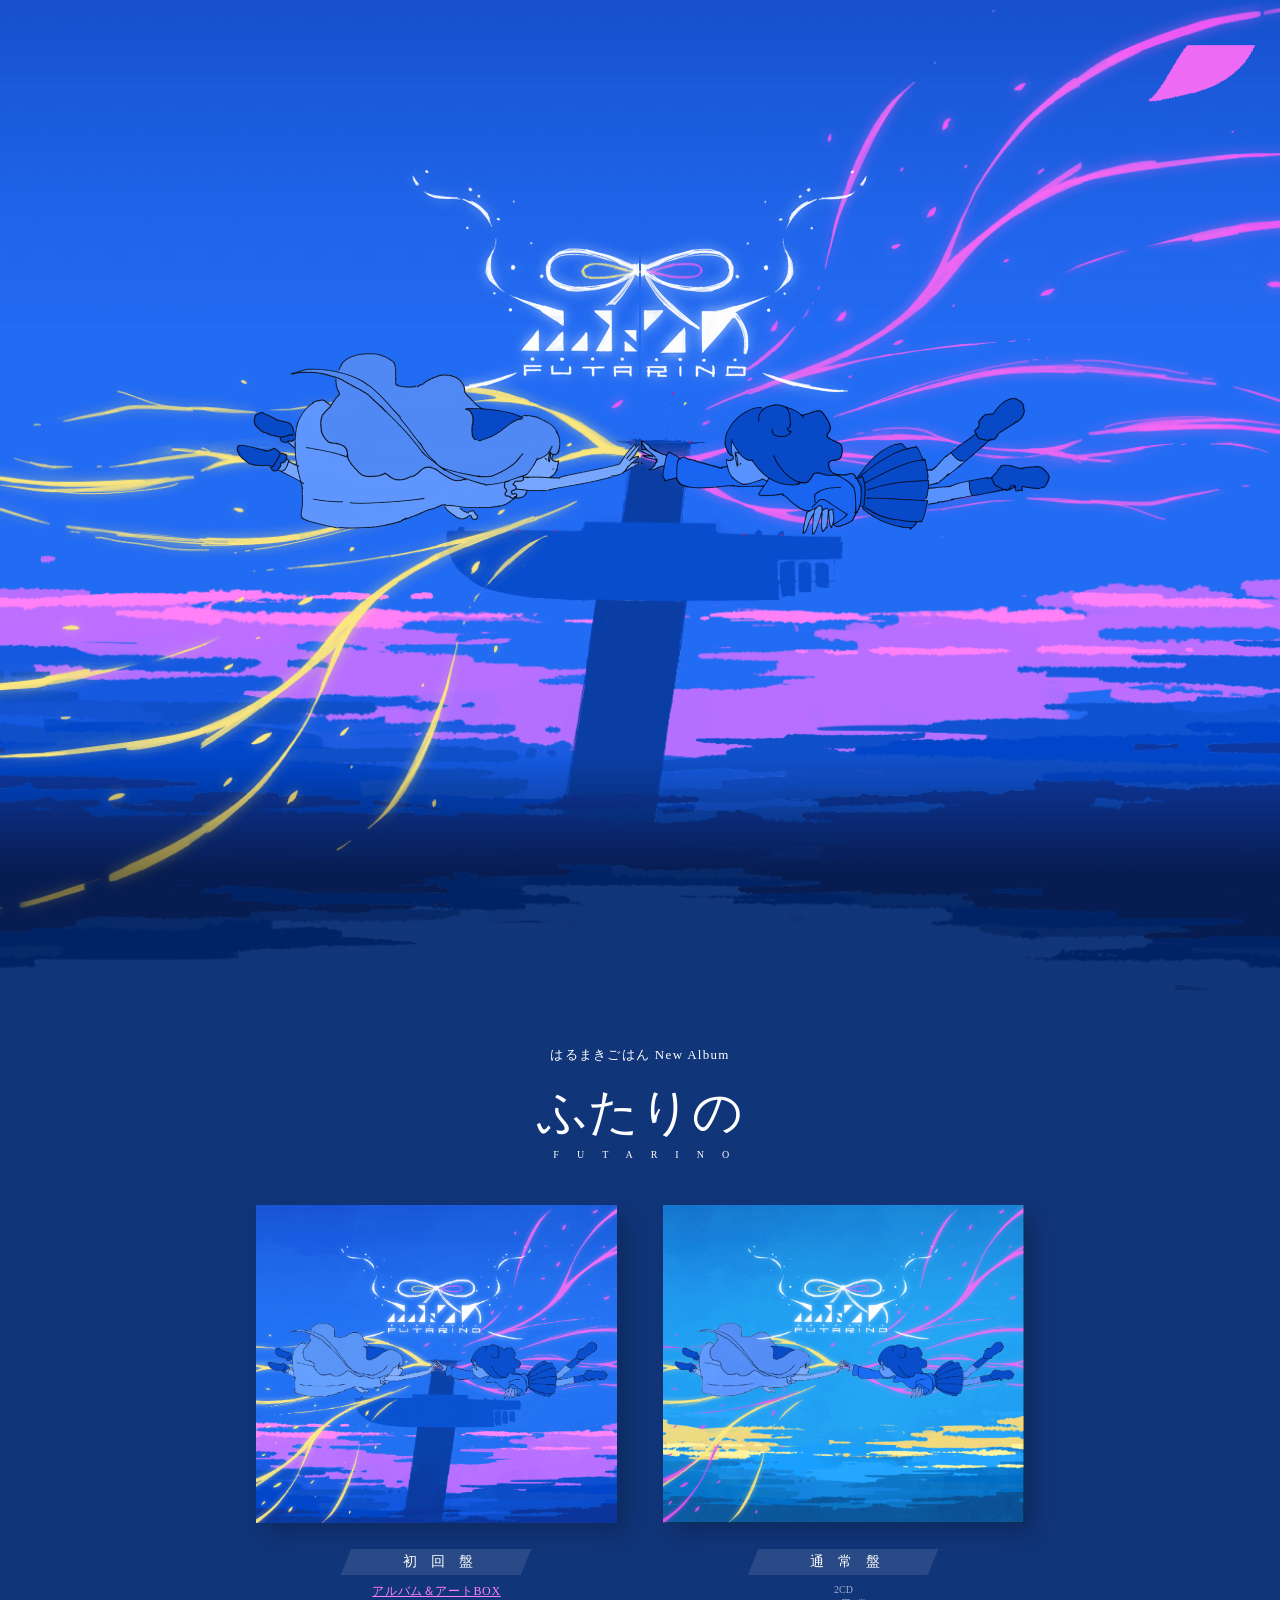
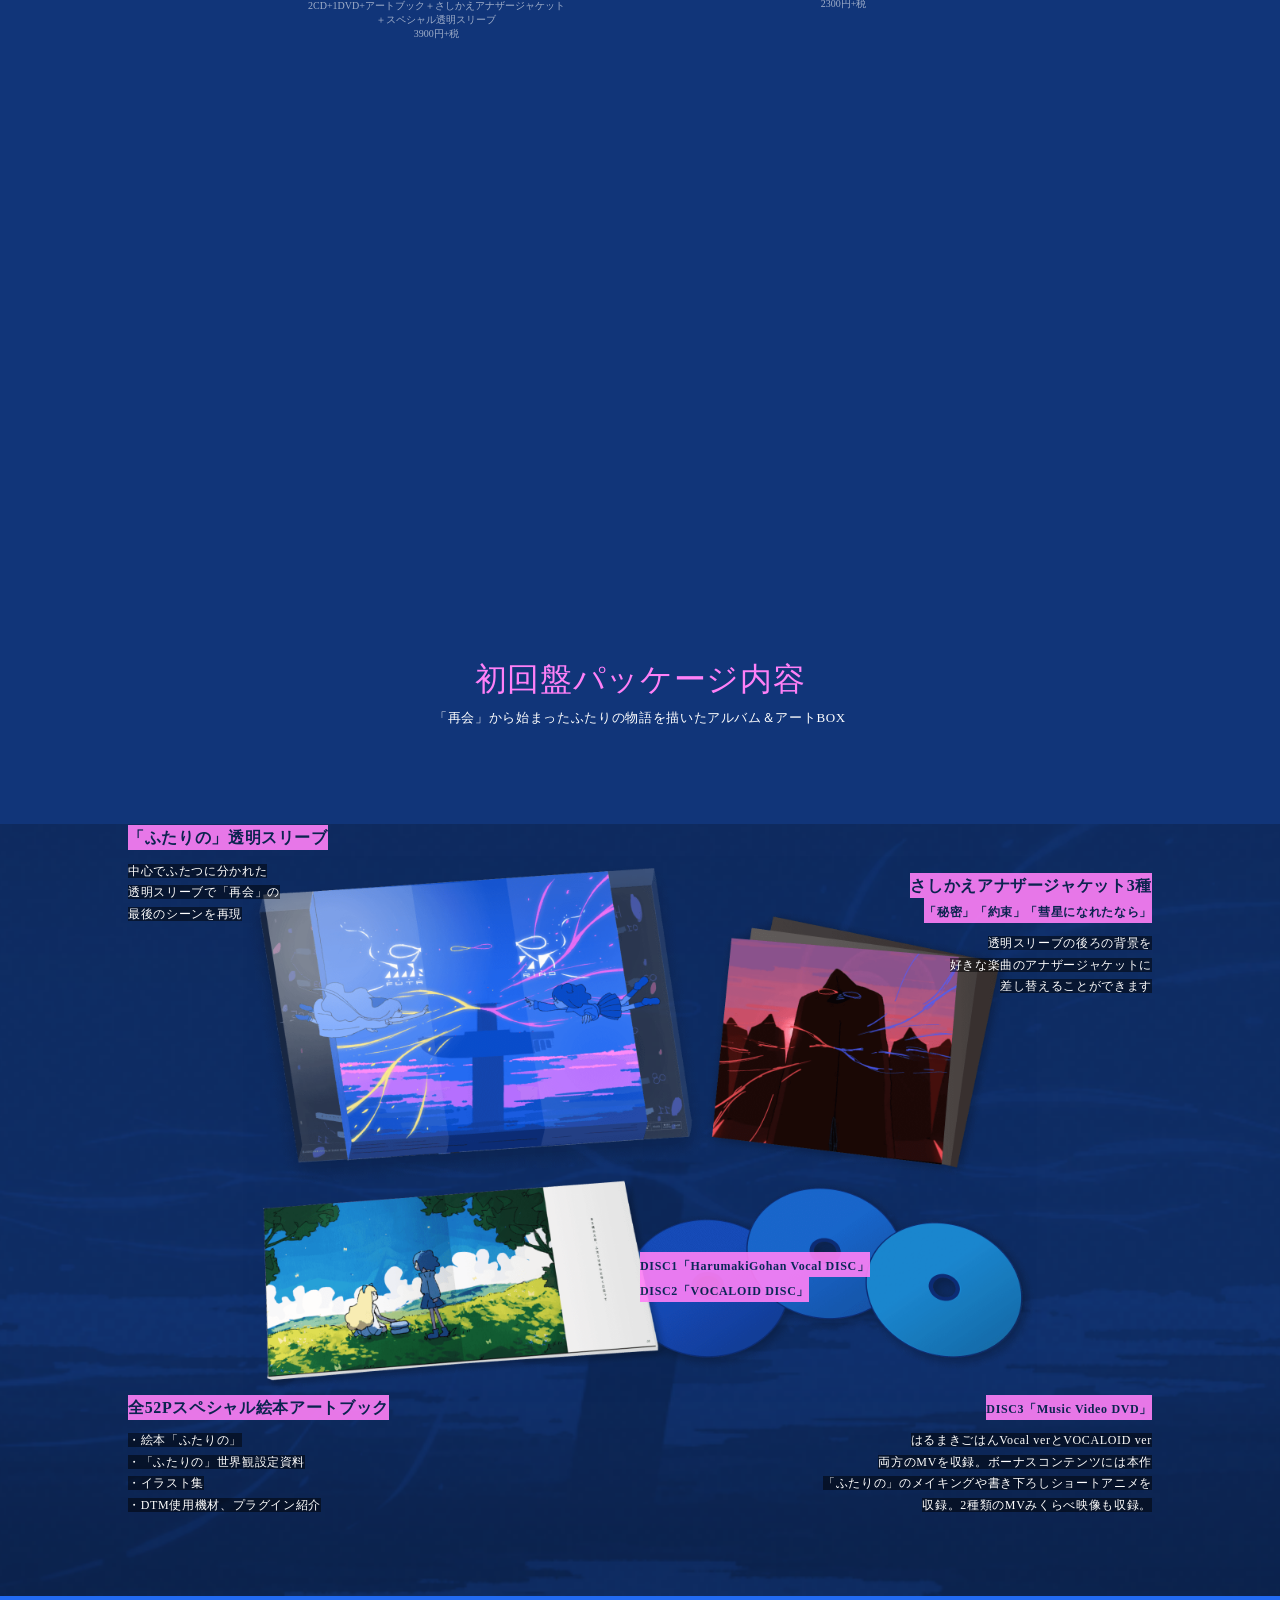
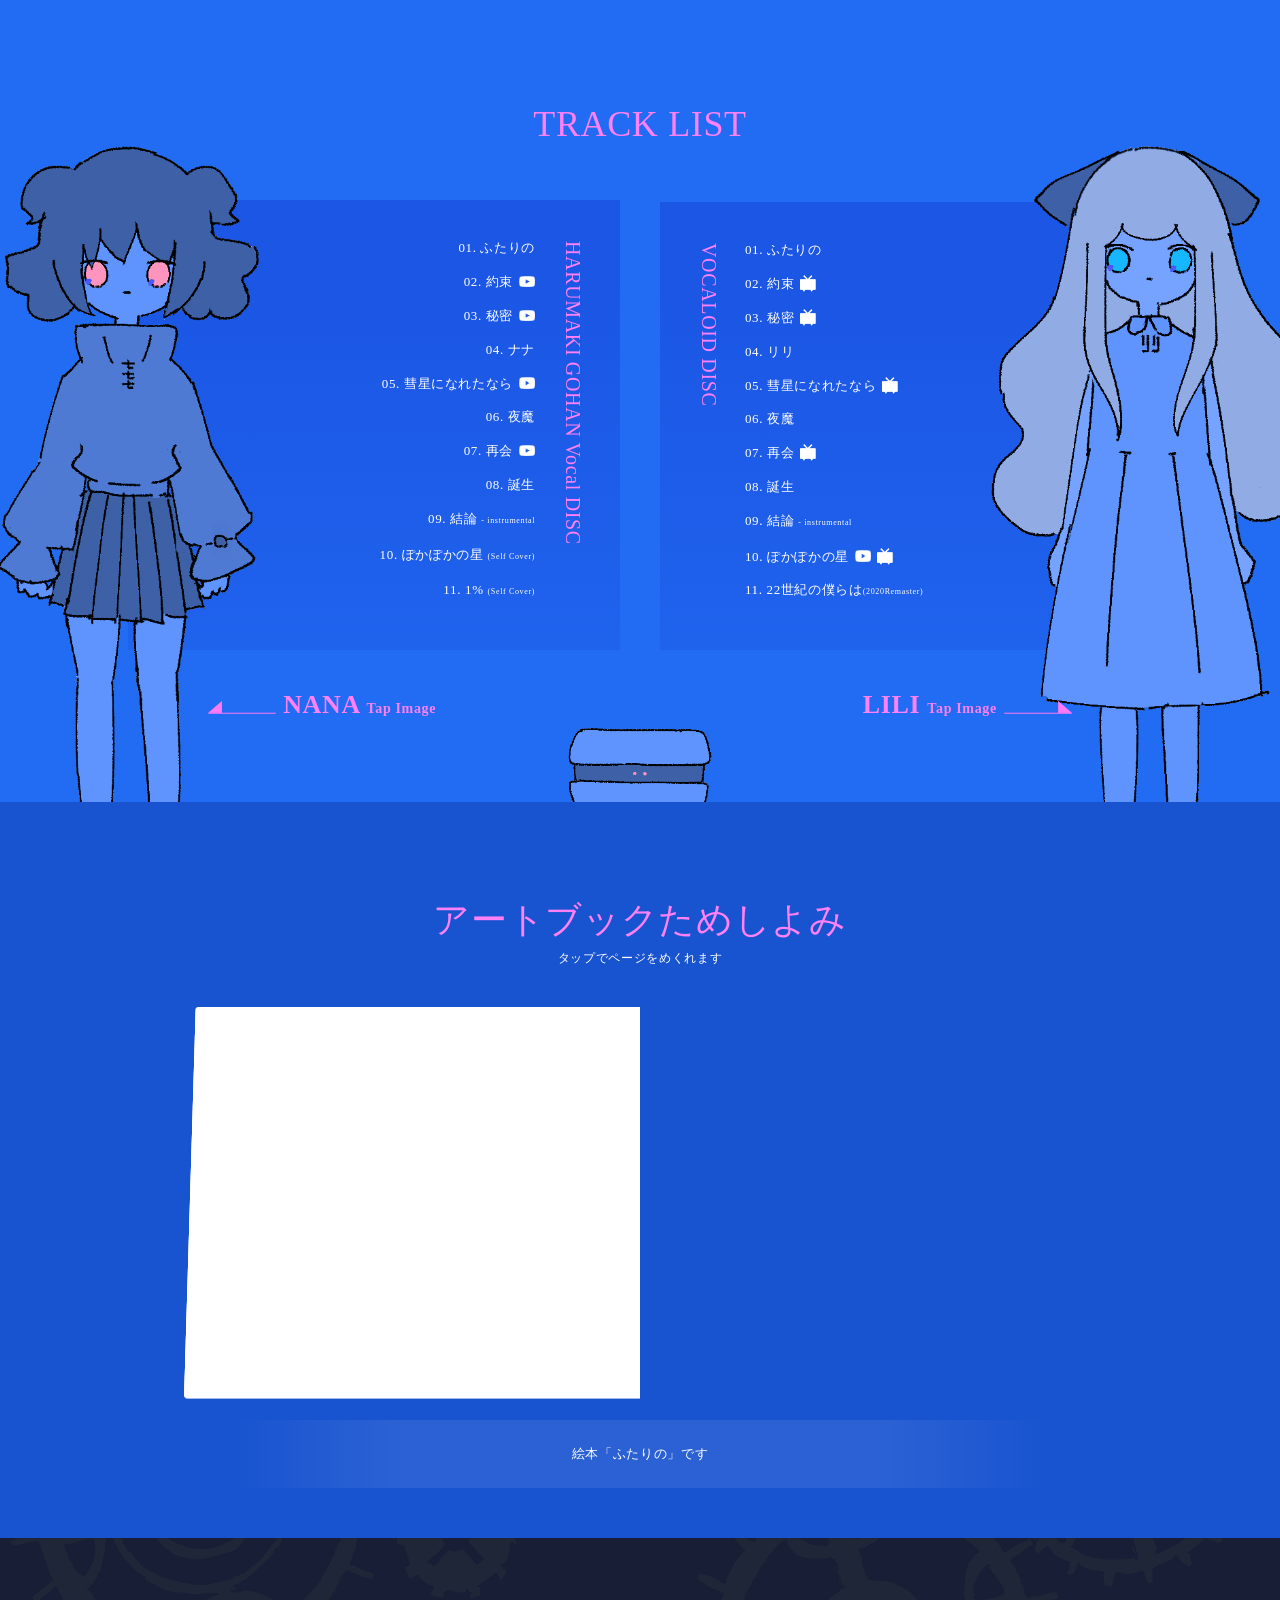
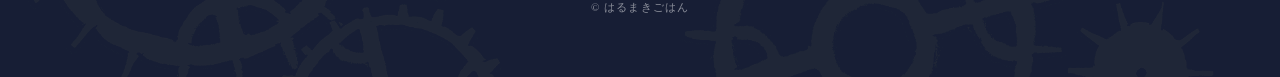
==== index.html @ a57461e1 "first commit" ====
<!doctype html>
<html lang="ja">
<head>
  <meta charset="UTF-8" />
  <meta name="viewport" content="width=device-width, initial-scale=1.0" />
  <title>ふたりの / はるまきごはん New Album</title>
  <meta property="og:title" content="はるまきごはんNewアルバム「ふたりの」" />
  <meta property="og:image" content="./assets/img.png" />
  <meta name="description" content="はるまきごはんNewアルバム「ふたりの」特設サイト">
  <link rel="shortcut icon" type="image/x-icon" href="./assets/favicon.ico">
  <link rel="stylesheet" href="./styles.css" />
</head>
<body>

  <!-- Loading -->
  <div class="loading" id="loading">Loading...</div>

  <div class="infi_wrap">

    <!-- ===== TOP (HERO) ===== -->
    <div class="top_wrap" id="topWrap">

      <div class="top_back_wrap" id="topBackWrap">
        <div class="top_back1"></div>
        <div class="top_back2"></div>
        <div class="top_back3"></div>
        <div class="top_back4"></div>
      </div>

      <div class="top_left" id="topLeft"></div>
      <div class="top_right" id="topRight"></div>

      <div class="top_jacket_wrap_wrap" id="jacketWrapWrap">
        <div class="top_jacket_wrap" id="jacketWrap">
          <!-- clone of last (jacket4) -->
          <div class="top_jacket_item"><img src="./assets/jacket4.png" class="top_jacket_img" alt="">
            <span class="top_another">"彗星になれたなら"さしかえアナザージャケット</span>
          </div><!--
          --><div class="top_jacket_item" data-index="1"><img src="./assets/jacket1.png" class="top_jacket_img" alt="FUTARINO package artwork"></div><!--
          --><div class="top_jacket_item" data-index="2"><img src="./assets/jacket2.png" class="top_jacket_img" alt="">
            <span class="top_another">"秘密"さしかえアナザージャケット</span>
          </div><!--
          --><div class="top_jacket_item" data-index="3"><img src="./assets/jacket3.png" class="top_jacket_img" alt="">
            <span class="top_another">"約束"さしかえアナザージャケット</span>
          </div><!--
          --><div class="top_jacket_item" data-index="4"><img src="./assets/jacket4.png" class="top_jacket_img" alt="">
            <span class="top_another">"彗星になれたなら"さしかえアナザージャケット</span>
          </div><!--
          --><div class="top_jacket_item"><!-- clone of first (jacket1) --><img src="./assets/jacket1.png" class="top_jacket_img" alt=""></div>
        </div>
        <div class="top_jacket_clear"><img src="./assets/jacket_clear.png" class="top_jacket_img" alt=""></div>
      </div>

      <img src="./assets/effect.png" class="top_effect" id="topEffect" alt="">
      <img src="./assets/hana.gif" class="top_hana" id="topHana" alt="">

      <div class="top_arrow_l_wrap" id="arrowLWrap">
        <img src="./assets/arrow_l.png" class="top_arrow_l" id="arrowL" alt="Previous">
      </div>
      <div class="top_arrow_r_wrap" id="arrowRWrap">
        <img src="./assets/arrow_r.png" class="top_arrow_r" id="arrowR" alt="Next">
      </div>

      <div class="width_wrap">
        <img src="./assets/release.png" class="top_release" id="topRelease" alt="Release 2020.8.26">
        <div class="top_icon_wrap" id="topIconWrap">
          <img src="./assets/icon_haguruma.png" class="top_icon_haguruma" id="topHaguruma" alt="">
          <img src="./assets/icon.png" class="top_icon" id="topIcon" alt="">
        </div>
      </div>

      <div class="top_gra"></div>
    </div>

    <!-- ===== JACKET INFO ===== -->
    <div class="jacket_wrap">
      <div class="jacket_title_wrap fade">
        <span class="top_newalbum">はるまきごはん New Album</span>
        <span class="top_title">ふたりの</span>
        <span class="top_title_2">&nbsp;FUTARINO</span>
      </div>

      <div class="top_jacket2_wrap fade">
        <div class="jacket_s">
          <img src="./assets/shokai.png" alt="初回盤">
          <span class="jacket_bar"><span class="jacket_bar_inner">&nbsp;初回盤</span></span>
          <a href="#shokai"><span class="pink underline">アルバム＆アートBOX</span></a>
          <span class="jacket_price">2CD+1DVD+アートブック<br class="sp">＋さしかえアナザージャケット<br>＋スペシャル透明スリーブ<br>3900円+税</span>
        </div><!--
        --><div class="jacket_t">
          <img src="./assets/tsuujou.png" alt="通常盤">
          <span class="jacket_bar"><span class="jacket_bar_inner">&nbsp;通常盤</span></span>
          <span class="jacket_price">2CD<br>2300円+税</span>
        </div>
      </div>

      <div class="cf_width">
        <div class="cf_wrap">
          <iframe src="https://www.youtube.com/embed/dBviac7g2b0" class="cf fade" frameborder="0" allow="accelerometer; autoplay; encrypted-media; gyroscope; picture-in-picture" allowfullscreen></iframe>
        </div>
      </div>

      <span id="shokai" class="shokai_title fade">初回盤パッケージ内容</span>
      <span class="shokai_comment fade">「再会」から始まったふたりの物語を描いた<br class="sp">アルバム＆アートBOX</span>
    </div>

    <!-- ===== 3D SHOWCASE ===== -->
    <div class="threed_wrap">
      <div class="threed_width">
        <img src="./assets/3d.png" class="threed_3d fade" alt="3D product">
        <img src="./assets/3d_sp.png" class="threed_3d_sp fade" alt="3D product">

        <div class="threed_text_1 fade">
          <span class="threed_text_midashi">「ふたりの」透明スリーブ</span><br>
          <div class="threed_text_text_wrap">
            <span class="threed_text_text">中心でふたつに分かれた<br>透明スリーブで「再会」の<br>最後のシーンを再現</span>
          </div>
        </div>

        <div class="threed_text_2 fade">
          <span class="threed_text_midashi">
            さしかえアナザージャケット3種<br>
            <span class="threed_s">「秘密」「約束」「彗星になれたなら」</span>
          </span><br>
          <div class="threed_text_text_wrap">
            <span class="threed_text_text">透明スリーブの後ろの背景を<br>好きな楽曲のアナザージャケットに<br>差し替えることができます</span>
          </div>
        </div>

        <div class="threed_text_3 fade">
          <span class="threed_text_midashi">全52Pスペシャル絵本アートブック</span><br>
          <div class="threed_text_text_wrap">
            <span class="threed_text_text">・絵本「ふたりの」<br>・「ふたりの」世界観設定資料<br>・イラスト集<br>・DTM使用機材、プラグイン紹介</span>
          </div>
        </div>

        <div class="threed_text_4 fade">
          <span class="threed_text_midashi">
            <span class="threed_s">DISC1「HarumakiGohan Vocal DISC」<br>DISC2「VOCALOID DISC」</span>
          </span>
        </div>

        <div class="threed_text_5 fade">
          <span class="threed_text_midashi">
            <span class="threed_s">DISC3「Music Video DVD」</span>
          </span><br>
          <div class="threed_text_text_wrap">
            <span class="threed_text_text">はるまきごはんVocal verとVOCALOID ver<br>両方のMVを収録。ボーナスコンテンツには本作<br>「ふたりの」のメイキングや書き下ろしショートアニメを<br>収録。2種類のMVみくらべ映像も収録。</span>
          </div>
        </div>
      </div>
    </div>

    <!-- ===== TRACK LIST ===== -->
    <div class="list_wrap">
      <div class="list_width">
        <span class="list_title fade">TRACK LIST</span>

        <div class="list_gohan_wrap fade">
          <div class="list_gohan_text">
            01. ふたりの<br>
            02. 約束<a href="https://youtu.be/hL-lijONWFI" target="_blank"><img src="./assets/icon_yt.png" class="list_icon"></a><br>
            03. 秘密<a href="https://youtu.be/5gORqImwmj0" target="_blank"><img src="./assets/icon_yt.png" class="list_icon"></a><br>
            04. ナナ<br>
            05. 彗星になれたなら<a href="https://youtu.be/8jVXc6N4muc" target="_blank"><img src="./assets/icon_yt.png" class="list_icon"></a><br>
            06. 夜魔<br>
            07. 再会<a href="https://youtu.be/U0bTlwXLUmM" target="_blank"><img src="./assets/icon_yt.png" class="list_icon"></a><br>
            08. 誕生<br>
            09. 結論 <span class="list_s">- instrumental</span><br>
            10. ぽかぽかの星 <span class="list_s">(Self Cover)</span><br>
            11. 1% <span class="list_s">(Self Cover)</span>
          </div>
          <div class="list_gohan_title">
            HARUMAKI GOHAN Vocal DISC
          </div>
        </div><!--

        --><div class="list_vocalo_wrap fade">
          <div class="list_vocalo_title">
            VOCALOID DISC
          </div>
          <div class="list_gohan_text">
            01. ふたりの<br>
            02. 約束<a href="https://www.nicovideo.jp/watch/sm35680547" target="_blank"><img src="./assets/icon_nico.png" class="list_icon"></a><br>
            03. 秘密<a href="https://www.nicovideo.jp/watch/sm36748469" target="_blank"><img src="./assets/icon_nico.png" class="list_icon"></a><br>
            04. リリ<br>
            05. 彗星になれたなら<a href="https://www.nicovideo.jp/watch/sm37052227" target="_blank"><img src="./assets/icon_nico.png" class="list_icon"></a><br>
            06. 夜魔<br>
            07. 再会<a href="https://www.nicovideo.jp/watch/sm35330510" target="_blank"><img src="./assets/icon_nico.png" class="list_icon"></a><br>
            08. 誕生<br>
            09. 結論 <span class="list_s">- instrumental</span><br>
            10. ぽかぽかの星<a href="https://youtu.be/LxC0kD-GuBQ" target="_blank"><img src="./assets/icon_yt.png" class="list_icon"></a><a href="https://www.nicovideo.jp/watch/sm36109927" target="_blank"><img src="./assets/icon_nico.png" class="list_icon"></a><br>
            11. 22世紀の僕らは<span class="list_s">(2020Remaster)</span>
          </div>
        </div>

        <div class="list_nana fade_nana"><img src="./assets/nana.gif"></div>
        <div class="list_lili fade_lili"><img src="./assets/lili.gif"></div>
        <div class="list_macaron fade_50per"><img src="./assets/macaron.gif"></div>

        <span class="list_name list_name_nana fade"><img src="./assets/list_arrow_l.png" class="list_arrow_l">&nbsp;NANA <span class="list_tap">Tap Image</span></span>
        <span class="list_name list_name_lili fade">LILI <span class="list_tap">Tap Image</span>&nbsp;<img src="./assets/list_arrow_r.png" class="list_arrow_r"></span>
      </div>
    </div>

    <!-- ===== CHARACTER MODALS ===== -->
    <div class="modal modal_gohan_wrap" id="modalGohan">
      <div class="modal_bg"></div>
      <div class="modal_width_gohan">
        <div class="modal_gohan_frame">
          <div class="modal_gohan_bg"></div>
          <div class="modal_frame_inner">
            <span class="modal_name">はるまきごはん</span><br>
            Music / Illust / Animation<br>好きなもの：ばあちゃんち
          </div>
        </div>
        <img src="./assets/icon.png" class="modal_gohan_img" id="modalGohanImg">
      </div>
    </div>

    <div class="modal modal_nana_wrap" id="modalNana">
      <div class="modal_bg"></div>
      <div class="modal_width_nana">
        <div class="modal_nana_frame">
          <div class="modal_nana_bg"></div>
          <div class="modal_frame_inner">
            <span class="modal_name">ナナ</span>&nbsp;-&nbsp;NANA<br>
            真面目で努力家だけど<br class="sp">上手く行かない事が多い<br>
            お父さんから貰ったお掃除ロボ<br class="sp">「マカロン」を飼っている<br>
            好きなもの：夜
          </div>
        </div>
        <img src="./assets/nana.gif" class="modal_nana_img" id="modalNanaImg">
      </div>
    </div>

    <div class="modal modal_lili_wrap" id="modalLili">
      <div class="modal_bg"></div>
      <div class="modal_width_lili">
        <div class="modal_lili_frame">
          <div class="modal_lili_bg"></div>
          <div class="modal_frame_inner">
            <span class="modal_name">リリ</span>&nbsp;-&nbsp;LILI<br>
            わりとなんでも<br class="sp">こなしてしまう天才肌<br>
            お金持ちの家に産まれた<br>
            好きなもの：おにぎり
          </div>
        </div>
        <img src="./assets/lili.gif" class="modal_lili_img" id="modalLiliImg">
      </div>
    </div>

    <div class="modal modal_macaron_wrap" id="modalMacaron">
      <div class="modal_bg"></div>
      <div class="modal_width_macaron">
        <div class="modal_macaron_frame">
          <div class="modal_macaron_bg"></div>
          <div class="modal_frame_inner">
            <span class="modal_name">マカロン</span>&nbsp;-&nbsp;MACARON<br>
            ナナの部屋をお掃除し続けてきたお掃除ロボ<br>
            お掃除以外にも色々な機能がある<br>
            好きなもの：ハッピーエンド
          </div>
        </div>
        <img src="./assets/macaron.gif" class="modal_macaron_img" id="modalMacaronImg">
      </div>
    </div>

    <!-- ===== ARTBOOK ===== -->
    <div class="artbook_wrap">
      <span class="artbook_title fade">アートブックためしよみ</span>
      <span class="artbook_sub fade">タップでページをめくれます</span>

      <div class="fade">
        <div class="book_wrap">
          <div class="book bound">
            <div class="pages" id="bookPages">
              <div class="page pg1 flipped"><img src="./assets/jacket1.png" class="pageimg"></div>
              <div class="page pg2 flipped"><img src="./assets/img2.png" class="pageimg"></div>
              <div class="page pg3 flipped"><img src="./assets/img3.png" class="pageimg"></div>
              <div class="page pg4 flipped"><img src="./assets/img4.png" class="pageimg"></div>
              <div class="page pg5 flipped"><img src="./assets/img5.png" class="pageimg"></div>
              <div class="page pg6 flipped"><img src="./assets/img6.png" class="pageimg"></div>
              <div class="page pg7 flipped"><img src="./assets/img7.png" class="pageimg"></div>
              <div class="page pg8 flipped"><img src="./assets/img8.png" class="pageimg"></div>
              <div class="page pg9 flipped"><img src="./assets/img9.png" class="pageimg"></div>
              <div class="page pg10 flipped"><img src="./assets/img10.png" class="pageimg"></div>
              <div class="page pg11"><img src="./assets/img11.png" class="pageimg"></div>
              <div class="page pg12"><img src="./assets/img12.png" class="pageimg"></div>
            </div>
          </div>
        </div>

        <div class="artbook_width">
          <div class="page_text">
            <span class="page_text1">ためしよみ　おしまい</span>
            <span class="page_text2">はるまきごはんの音楽・映像のメイキング・使用機材を解説したり、<br class="pc">イラスト集があったりと、豪華な全52Pアートブックです</span>
            <span class="page_text3">世界観設定資料「わたしたちが生きた世界」です</span>
            <span class="page_text4">絵本は歌詞ブックレットも兼ねてます</span>
            <span class="page_text5">不穏な空気</span>
            <span class="page_text6">絵本「ふたりの」です</span>
            <span class="page_text7">ためしよみ　スペシャルアートブック</span>
          </div>
        </div>
      </div>
    </div>

    <!-- ===== FOOTER ===== -->
    <div class="footer">
      <p class="footer_text">&copy; はるまきごはん</p>
    </div>

  </div>

  <script src="./main.js"></script>
</body>
</html>
---- styles.css ----
/* ========================================
   RESET & BASE
   ======================================== */
* { box-sizing: border-box; }
ul { padding-left: 0; }
li { list-style: none; }

html, body {
  margin: 0;
  padding: 0;
  min-height: 100%;
}

body {
  background-color: #226bf3;
  color: #fff;
  font-size: 13px;
  line-height: 1.8em;
  letter-spacing: 0.05em;
  font-family: "游明朝", YuMincho, "ヒラギノ明朝 ProN W3", "Hiragino Mincho ProN", "Yu Mincho", "Times New Roman", serif;
  text-align: center;
  overflow-x: hidden;
}

a { color: #ff80f7; text-decoration: none; }
img { margin: 0; padding: 0; vertical-align: bottom; max-width: 100%; }
p { margin: 0; }
.underline { text-decoration: underline; }

.sp { display: none; }
.pc { display: block; }

@media screen and (max-width: 768px) {
  .sp { display: block; }
  .pc { display: none; }
}

/* ========================================
   LOADING
   ======================================== */
.loading {
  position: fixed;
  top: 0;
  width: 100%;
  height: 100%;
  background-color: #226bf3;
  z-index: 200;
  display: flex;
  justify-content: center;
  align-items: center;
  color: #fff;
  font-size: 16px;
  letter-spacing: 0.2em;
  transition: opacity 0.6s ease;
}

.loading--hidden {
  opacity: 0;
  pointer-events: none;
}

/* ========================================
   TOP (HERO SECTION)
   ======================================== */
.top_wrap {
  position: relative;
  width: 100%;
  height: calc(100vh + 10vh);
  text-align: center;
  overflow: hidden;
  background-color: #226bf3;
}

@media screen and (max-width: 830px), (orientation: portrait) {
  .top_wrap { height: 100vw; }
}

/* --- Background layers --- */
.top_back_wrap {
  position: absolute;
  width: 100%;
  height: 100%;
  top: 0;
}

.top_back1, .top_back2, .top_back3, .top_back4 {
  position: absolute;
  width: 100%;
  height: calc(100vh + 10vh);
  top: 0;
  background-position: center top;
  background-repeat: no-repeat;
  background-size: auto calc(100vh + 10vh);
  transition: opacity 0.5s ease;
}

.top_back1 {
  background-image: url("./assets/top_back.png");
}

.top_back2 {
  display: none;
  background-image: url("./assets/top_back2.png");
}

.top_back3 {
  display: none;
  background-image: url("./assets/top_back3.png");
}

.top_back4 {
  display: none;
  background-image: url("./assets/top_back4.png");
}

@media screen and (max-width: 830px), (orientation: portrait) {
  .top_back1, .top_back2, .top_back3, .top_back4 {
    height: 100%;
    background-size: 100% auto;
  }
  .top_back1 { background-image: url("./assets/top_back_sp.png"); }
  .top_back2 { background-image: url("./assets/top_back2_sp.png"); }
  .top_back3 { background-image: url("./assets/top_back3_sp.png"); }
  .top_back4 { background-image: url("./assets/top_back4_sp.png"); }
}

/* --- Side characters --- */
.top_left {
  position: absolute;
  top: 0;
  left: -25%;
  width: 50%;
  height: 100vh;
  opacity: 0;
  background-position: right center;
  background-repeat: no-repeat;
  background-size: contain;
  background-image: url("./assets/top_left.png");
  transition: filter 0.8s ease;
}

.top_left--blur {
  filter: blur(6px);
}

.top_right {
  position: absolute;
  top: 0;
  right: -25%;
  width: 50%;
  height: 100vh;
  opacity: 0;
  background-position: left center;
  background-repeat: no-repeat;
  background-size: contain;
  background-image: url("./assets/top_right.png");
  transition: filter 0.8s ease;
}

.top_right--blur {
  filter: blur(6px);
}

@media screen and (max-width: 830px), (orientation: portrait) {
  .top_left {
    background-image: url("./assets/top_left_sp.png");
    top: 50%;
    transform: translateY(-50%);
  }
  .top_right {
    background-image: url("./assets/top_right_sp.png");
    top: 50%;
    transform: translateY(-50%);
  }
}

/* --- Jacket slider --- */
.top_jacket_wrap_wrap {
  position: relative;
  top: 50%;
  margin: 0 auto;
  opacity: 0;
  overflow: hidden;
  filter: drop-shadow(10px 10px 26px rgba(0, 0, 0, 0.6));
  transform: translateY(calc(-50% - 5vh)) translateZ(0);
  z-index: 5;
}

@media screen and (max-width: 830px), (orientation: portrait) {
  .top_jacket_wrap_wrap {
    top: 8%;
    transform: translateY(0);
  }
}

.top_jacket_wrap {
  position: relative;
  width: 500%;
  margin: 0 auto;
}

.top_jacket_item {
  position: relative;
  display: inline-block;
  width: calc(100% / 5);
  vertical-align: top;
}

.top_jacket_clear {
  position: absolute;
  width: 100%;
  top: 0;
  left: 0;
  transform: translateZ(0);
  pointer-events: none;
}

.top_jacket_img {
  height: 85vh;
  width: auto;
}

@media screen and (max-width: 830px), (orientation: portrait) {
  .top_jacket_img {
    width: 84%;
    height: auto;
  }
}

.top_another {
  position: absolute;
  width: 50%;
  padding: 6px;
  top: 20px;
  left: 50%;
  transform: translateX(-50%);
  z-index: 10;
  background: linear-gradient(to left, rgba(255,255,255,0) 0%, rgba(255,255,255,0.2) 20%, rgba(255,255,255,0.2) 80%, rgba(255,255,255,0) 100%);
  white-space: nowrap;
}

@media screen and (max-width: 425px) {
  .top_another {
    width: 80%;
    padding: 0;
    top: 10px;
    font-size: 10px;
  }
}

/* --- Effect / Hana overlay --- */
.top_effect, .top_hana {
  display: none;
  position: absolute;
  pointer-events: none;
  z-index: 6;
}

.top_effect {
  width: 10%;
  top: calc(50% - 10vh);
  left: 50%;
  transform: translateX(-50%) translateY(-50%);
}

.top_hana {
  width: 100%;
  top: calc(50% - 10vh);
  left: 50%;
  transform: translateX(-50%) translateY(-50%);
}

@media screen and (max-width: 425px) {
  .top_effect {
    top: calc(50% - 4%);
    transform: translateX(-50%) translateY(-50%);
  }
}

/* --- Arrows --- */
.top_arrow_l_wrap, .top_arrow_r_wrap {
  z-index: 100;
  position: absolute;
  top: 0;
  height: 100%;
  pointer-events: none;
}

.top_arrow_l_wrap { left: 0; }
.top_arrow_r_wrap { right: 0; }

@media screen and (max-width: 830px), (orientation: portrait) {
  .top_arrow_l_wrap, .top_arrow_r_wrap { top: 8%; }
}

.top_arrow_l, .top_arrow_r {
  display: none;
  position: absolute;
  top: 40%;
  width: 80px;
  height: auto;
  cursor: pointer;
  filter: drop-shadow(10px 10px 26px rgba(0, 0, 0, 0.6));
  pointer-events: auto;
}

.top_arrow_l {
  left: calc(50% - 62vh);
  transform: translateY(-50%);
  animation: arrowMoveR 2s ease infinite;
}

.top_arrow_r {
  right: calc(50% - 62vh);
  transform: translateY(-50%);
  animation: arrowMoveL 2s ease infinite;
}

@keyframes arrowMoveR {
  0%, 100% { transform: translateY(-50%) translateX(0); }
  50% { transform: translateY(-50%) translateX(16px); }
}

@keyframes arrowMoveL {
  0%, 100% { transform: translateY(-50%) translateX(0); }
  50% { transform: translateY(-50%) translateX(-16px); }
}

@media screen and (max-width: 1024px) {
  .top_arrow_l { left: 3vw; }
  .top_arrow_r { right: 3vw; }
}

@media screen and (max-width: 830px), (orientation: portrait) {
  .top_arrow_l { left: 1vw; }
  .top_arrow_r { right: 1vw; }
}

@media screen and (max-width: 425px) {
  .top_arrow_l, .top_arrow_r { width: 58px; }
  .top_arrow_l { left: -2vw; animation: arrowMoveR_sp 2s ease infinite; }
  .top_arrow_r { right: -2vw; animation: arrowMoveL_sp 2s ease infinite; }
}

@keyframes arrowMoveR_sp {
  0%, 100% { transform: translateY(-50%) translateX(0); }
  50% { transform: translateY(-50%) translateX(10px); }
}

@keyframes arrowMoveL_sp {
  0%, 100% { transform: translateY(-50%) translateX(0); }
  50% { transform: translateY(-50%) translateX(-10px); }
}

/* --- Bottom bar (release + icon) --- */
.width_wrap {
  position: absolute;
  width: calc(100% - 32px);
  bottom: 10vh;
  left: 50%;
  transform: translateX(-50%);
  max-width: 1024px;
  z-index: 10;
}

@media screen and (max-width: 830px), (orientation: portrait) {
  .width_wrap { bottom: 5vh; }
}

.top_release {
  display: none;
  position: absolute;
  bottom: 3vh;
  left: 0;
  height: 16vh;
}

@media screen and (max-width: 830px), (orientation: portrait) {
  .top_release {
    bottom: 0;
    width: 45%;
    height: auto;
  }
}

.top_gra {
  position: absolute;
  width: 100%;
  bottom: 0;
  left: 0;
  height: 26vh;
  background: linear-gradient(rgba(0,0,0,0), rgba(0,0,0,0.5) 50%);
  z-index: 0;
}

.top_icon_wrap {
  display: none;
  position: absolute;
  bottom: 3vh;
  right: 0;
  width: 152px;
  height: 152px;
  filter: drop-shadow(0 0 2px rgba(255, 255, 255, 0.3));
  transform: translateZ(0);
  overflow: hidden;
  cursor: pointer;
}

@media screen and (max-width: 830px), (orientation: portrait) {
  .top_icon_wrap {
    bottom: -6px;
    width: 25%;
    height: 25%;
    overflow: visible;
  }
}

.top_icon_haguruma, .top_icon {
  position: absolute;
  width: 100%;
  bottom: 0;
  right: 0;
}

/* ========================================
   JACKET INFO SECTION
   ======================================== */
.top_newalbum {
  display: block;
  letter-spacing: 0.1em;
  line-height: 1em;
}

@media screen and (max-width: 767px) {
  .top_newalbum { font-size: 12px; }
}

.top_title {
  display: block;
  font-size: 50px;
  line-height: 1em;
  margin-top: 26px;
}

@media screen and (max-width: 767px) {
  .top_title { font-size: 36px; margin-top: 20px; }
}

.top_title_2 {
  display: block;
  font-size: 10px;
  line-height: 1.6em;
  letter-spacing: 1.8em;
  margin-top: 10px;
  margin-bottom: 42px;
}

@media screen and (max-width: 767px) {
  .top_title_2 { font-size: 8px; letter-spacing: 1.6em; }
}

.jacket_wrap {
  position: relative;
  margin-top: 0;
  padding-top: 58px;
  background-color: rgba(0, 0, 0, 0.5);
  padding-bottom: 100px;
}

@media screen and (max-width: 767px) {
  .jacket_wrap {
    padding-top: 20px;
    overflow: hidden;
    padding-bottom: calc(32px + 36px);
  }
}

.jacket_title_wrap {
  padding: 0 36px;
}

.top_jacket2_wrap {
  width: calc(100% - 72px);
  max-width: 768px;
  margin: 0 auto;
  z-index: 10;
}

@media screen and (max-width: 767px) {
  .top_jacket2_wrap { width: calc(100% - 32px); }
}

.jacket_t, .jacket_s {
  position: relative;
  display: inline-block;
  width: calc(50% - 3%);
  vertical-align: top;
}

@media screen and (max-width: 767px) {
  .jacket_t, .jacket_s {
    width: calc(50% - 8px);
    margin-bottom: 32px;
  }
}

.jacket_s { margin-right: 6%; }

@media screen and (max-width: 767px) {
  .jacket_s { margin-right: 16px; }
}

.jacket_s img, .jacket_t img {
  width: 100%;
  box-shadow: 10px 10px 20px rgba(0, 0, 0, 0.2);
}

.jacket_bar {
  display: inline-block;
  width: 50%;
  height: 26px;
  margin-top: 26px;
  margin-bottom: 8px;
  font-size: 14px;
  letter-spacing: 1em;
  line-height: 26px;
  background-color: rgba(255, 255, 255, 0.1);
  transform: skew(-22deg, 0deg);
}

@media screen and (max-width: 767px) {
  .jacket_bar {
    width: 80%;
    height: 20px;
    font-size: 10px;
    line-height: 20px;
    margin-top: 16px;
  }
}

.jacket_bar_inner {
  display: block;
  transform: skew(22deg, 0deg);
}

.jacket_price {
  display: block;
  opacity: 0.6;
  font-size: 10px;
  line-height: 1.4em;
  letter-spacing: 0;
}

.pink {
  display: block;
  font-size: 12px;
  line-height: 1.4em;
}

/* --- YouTube embed --- */
.cf_width {
  width: 80%;
  max-width: 768px;
  height: auto;
  margin: 80px auto 0;
}

@media screen and (max-width: 768px) { .cf_width { margin-top: 26px; } }
@media screen and (max-width: 425px) { .cf_width { margin-top: 0; } }

.cf_wrap {
  position: relative;
  width: 100%;
  padding: 56.25% 0 0;
  margin: 36px auto 0;
}

.cf {
  position: absolute;
  top: 0;
  left: 0;
  width: 100%;
  height: 100%;
}

.shokai_title {
  display: block;
  margin-top: 110px;
  color: #ff80f7;
  font-size: 32px;
  line-height: 1em;
}

@media screen and (max-width: 768px) { .shokai_title { margin-top: 80px; font-size: 26px; } }
@media screen and (max-width: 425px) { .shokai_title { margin-top: 50px; font-size: 20px; } }

.shokai_comment {
  display: block;
  margin-top: 16px;
  line-height: 1em;
}

@media screen and (max-width: 425px) { .shokai_comment { font-size: 10px; } }

/* ========================================
   3D SHOWCASE SECTION
   ======================================== */
.threed_wrap {
  position: relative;
  width: 100%;
  background-position: center center;
  background-image: url("./assets/3d_back.png");
  background-repeat: no-repeat;
  background-size: cover;
}

.threed_width {
  position: relative;
  width: calc(100% - 10vw);
  max-width: 1024px;
  margin: 0 auto;
  padding: 100px 0;
}

@media screen and (max-width: 768px) {
  .threed_width { width: 100%; padding: 60px 20px; }
}

.threed_3d {
  width: 62vw;
  max-width: 800px;
  height: auto;
  margin: 0 auto;
  margin-top: -68px;
  margin-bottom: 94px;
  z-index: 10;
  position: relative;
}

.threed_3d_sp {
  display: none;
  width: 100%;
  height: auto;
  margin: 0 auto;
  margin-top: -36px;
  margin-bottom: 72px;
  z-index: 10;
  position: relative;
}

@media screen and (max-width: 768px) {
  .threed_3d { display: none; }
  .threed_3d_sp { display: inline-block; }
}

.threed_text_1, .threed_text_2, .threed_text_3, .threed_text_4, .threed_text_5 {
  position: absolute;
  z-index: 10;
}

.threed_text_1 { top: 2px; left: 0; text-align: left; }
.threed_text_2 { top: 50px; right: 0; text-align: right; }
.threed_text_3 { bottom: 80px; left: 0; text-align: left; }
.threed_text_4 { bottom: calc(20% + 140px); left: 50%; text-align: left; }
.threed_text_5 { bottom: 80px; right: 0; text-align: right; }

@media screen and (max-width: 768px) {
  .threed_text_1 { top: -10px; right: 0; text-align: right; }
  .threed_text_2 { top: 36vw; left: 0; text-align: left; }
  .threed_text_3 { top: 72vw; right: 0; text-align: right; }
  .threed_text_4 { bottom: calc(10vw + 104px); left: 0; }
  .threed_text_5 { bottom: 10vw; left: 0; text-align: left; }
}

@media screen and (max-width: 425px) {
  .threed_text_2 { top: 30vw; }
  .threed_text_3 { top: 64vw; }
  .threed_text_4 { bottom: calc(10vw + 85px); left: 0; }
}

.threed_text_midashi {
  font-size: 16px;
  color: #0b234e;
  font-weight: bold;
  background-color: #ff80f7;
  padding: 4px 0;
  opacity: 0.9;
}

@media screen and (max-width: 425px) { .threed_text_midashi { font-size: 12px; } }

.threed_s {
  font-size: 12px;
  line-height: 1.2em;
}

@media screen and (max-width: 768px) { .threed_s { font-size: 10px; } }

.threed_text_text_wrap {
  margin-top: 10px;
  line-height: 1.8em;
  font-size: 12px;
}

@media screen and (max-width: 425px) { .threed_text_text_wrap { margin-top: 6px; font-size: 10px; } }

.threed_text_text {
  background-color: rgba(0, 0, 0, 0.5);
}

@media screen and (max-width: 768px) {
  .threed_text_text {
    display: block;
    background-color: transparent;
    line-height: 1.4em;
  }
}

/* ========================================
   TRACK LIST SECTION
   ======================================== */
.list_wrap {
  position: relative;
  overflow: hidden;
}

.list_width {
  position: relative;
  width: 100%;
  max-width: 1024px;
  margin: 0 auto;
}

.list_title {
  display: block;
  margin-top: 110px;
  color: #ff80f7;
  font-size: 36px;
  line-height: 1em;
}

@media screen and (max-width: 767px) {
  .list_title { margin-top: 58px; font-size: 26px; }
}

.list_gohan_wrap {
  display: inline-block;
  margin-top: 58px;
  width: calc(50% - 2%);
  margin-right: 4%;
  margin-bottom: 152px;
  padding: 4% 3%;
  text-align: right;
  line-height: 2.6em;
  background: linear-gradient(rgba(27,86,228,1) 20%, rgba(27,86,228,0.4) 100%);
}

@media screen and (max-width: 767px) {
  .list_gohan_wrap {
    display: block;
    margin-top: 32px;
    margin-bottom: 94px;
    margin-right: auto;
    margin-left: 0;
    padding: 32px 26px;
    width: calc(100% - 42px);
    line-height: 2em;
  }
}

.list_vocalo_wrap {
  display: inline-block;
  margin-top: 58px;
  margin-bottom: 152px;
  width: calc(50% - 2%);
  padding: 4% 3%;
  text-align: left;
  line-height: 2.6em;
  background: linear-gradient(rgba(27,86,228,1) 20%, rgba(27,86,228,0.4) 100%);
}

@media screen and (max-width: 767px) {
  .list_vocalo_wrap {
    display: block;
    margin-left: auto;
    margin-right: 0;
    padding: 32px 26px;
    width: calc(100% - 36px);
    line-height: 2em;
    margin-bottom: 94px;
  }
}

.list_vocalo_title {
  display: inline-block;
  writing-mode: vertical-rl;
  font-size: 20px;
  color: #ff80f7;
  vertical-align: top;
  margin-right: 16px;
}

.list_gohan_title {
  display: inline-block;
  writing-mode: vertical-rl;
  font-size: 20px;
  color: #ff80f7;
  vertical-align: top;
  margin-left: 16px;
}

@media screen and (max-width: 900px) {
  .list_vocalo_title { font-size: 16px; margin-right: 10px; }
  .list_gohan_title { font-size: 16px; margin-left: 10px; }
}

.list_gohan_text {
  display: inline-block;
  margin-top: -10px;
}

@media screen and (max-width: 767px) { .list_gohan_text { font-size: 12px; } }
@media screen and (max-width: 320px) { .list_gohan_text { font-size: 10px; } }

.list_s { font-size: 8px; }

.list_icon {
  width: 16px;
  margin-top: -3px;
  margin-left: 6px;
  vertical-align: middle;
}

/* --- Character images --- */
.list_nana {
  position: absolute;
  top: 40px;
  left: calc(-340px / 2);
}

.list_lili {
  position: absolute;
  top: 40px;
  right: calc(-340px / 2);
}

.list_nana img {
  width: 340px;
  transition-duration: 0.5s;
  cursor: pointer;
}

.list_lili img {
  width: 340px;
  transition-duration: 0.5s;
  cursor: pointer;
}

.list_nana img:hover { transform: translateX(4%); }
.list_lili img:hover { transform: translateX(-4%); }

@media screen and (max-width: 900px) {
  .list_nana { left: calc(-230px / 2); }
  .list_lili { right: calc(-230px / 2); }
  .list_nana img { width: 230px; }
  .list_lili img { width: 230px; }
  .list_nana img:hover { transform: none; }
  .list_lili img:hover { transform: none; }
}

@media screen and (max-width: 767px) {
  .list_nana { left: calc(-180px / 2); }
  .list_lili { top: 480px; right: calc(-180px / 2); }
  .list_nana img { width: 180px; }
  .list_lili img { width: 180px; }
}

.list_name {
  font-size: 26px;
  line-height: 1em;
  color: #ff80f7;
  pointer-events: none;
  font-weight: bold;
}

@media screen and (max-width: 767px) {
  .list_name { font-size: 22px; }
}

.list_name_nana {
  display: inline-block;
  position: absolute;
  bottom: 80px;
  left: 80px;
}

.list_name_lili {
  display: inline-block;
  position: absolute;
  bottom: 80px;
  right: 80px;
}

@media screen and (max-width: 767px) {
  .list_name_nana { top: 424px; bottom: -50px; left: auto; right: 42px; }
  .list_name_lili { bottom: -50px; right: auto; left: 42px; }
}

.list_tap { font-size: 14px; }
@media screen and (max-width: 767px) { .list_tap { font-size: 12px; } }

.list_arrow_l {
  width: 68px;
  vertical-align: middle;
  animation: listArrowL 1.5s ease infinite;
}

.list_arrow_r {
  width: 68px;
  vertical-align: middle;
  animation: listArrowR 1.5s ease infinite;
}

@keyframes listArrowL {
  0%, 100% { transform: translateX(0); }
  50% { transform: translateX(-16px); }
}

@keyframes listArrowR {
  0%, 100% { transform: translateX(0); }
  50% { transform: translateX(16px); }
}

@media screen and (max-width: 767px) {
  .list_arrow_l, .list_arrow_r { width: 36px; }
}

.list_macaron {
  position: absolute;
  width: 14%;
  min-width: 130px;
  min-height: 74px;
  bottom: 0;
  left: 50%;
  transform: translateX(-50%);
}

.list_macaron img {
  width: 100%;
  margin-bottom: -20px;
  transition-duration: 0.5s;
  cursor: pointer;
}

.list_macaron img:hover {
  transform: translateY(-8%);
}

@media screen and (max-width: 767px) {
  .list_macaron { width: 110px; min-width: auto; min-height: 46px; bottom: -150px; }
}

/* ========================================
   MODALS
   ======================================== */
.modal {
  display: none;
  position: fixed;
  top: 0;
  left: 0;
  width: 100%;
  height: 100vh;
  z-index: 200;
}

.modal_bg {
  position: absolute;
  top: 0;
  left: 0;
  width: 100%;
  height: 100%;
  background-color: rgba(0, 0, 0, 0.8);
  z-index: 200;
  cursor: pointer;
}

.modal_name {
  display: inline-block;
  font-size: 32px;
  margin-bottom: 26px;
}

.modal_lili_frame, .modal_nana_frame, .modal_macaron_frame, .modal_gohan_frame {
  position: relative;
  width: 100%;
  height: 100%;
  max-width: 768px;
  padding: 68px;
  text-align: left;
  transform: skew(-8deg, 0deg);
  background-color: rgba(255, 255, 255, 0.8);
  color: #1954D0;
  overflow: hidden;
}

@media screen and (max-width: 767px) {
  .modal_lili_frame, .modal_nana_frame, .modal_macaron_frame, .modal_gohan_frame {
    padding: 50px 36px;
    font-size: 11px;
    transform: skew(0deg, 0deg);
  }
}

.modal_macaron_frame, .modal_gohan_frame { text-align: center; }
.modal_lili_frame { text-align: right; }
.modal_nana_frame { text-align: left; }

.modal_frame_inner {
  transform: skew(8deg, 0deg);
  position: relative;
  z-index: 1;
}

@media screen and (max-width: 767px) {
  .modal_frame_inner { transform: skew(0deg, 0deg); }
}

.modal_lili_bg, .modal_nana_bg, .modal_macaron_bg, .modal_gohan_bg {
  position: absolute;
  top: 0;
  left: 0;
  width: 100%;
  height: 100%;
  transform: skew(8deg, 0deg);
  background-repeat: no-repeat;
  background-size: auto 100%;
  z-index: 0;
}

@media screen and (max-width: 767px) {
  .modal_lili_bg, .modal_nana_bg, .modal_macaron_bg, .modal_gohan_bg {
    transform: skew(0deg, 0deg);
  }
}

.modal_lili_bg { background-position: left top; background-image: url("./assets/lili_bg.png"); }
.modal_nana_bg { background-position: right top; background-image: url("./assets/nana_bg.png"); }
.modal_macaron_bg { background-position: right top; background-image: url("./assets/macaron_bg.png"); }

.modal_width_lili, .modal_width_nana, .modal_width_macaron, .modal_width_gohan {
  position: absolute;
  width: calc(100% - 32%);
  max-width: 768px;
  margin: 0 auto;
  top: 50%;
  transform: translateX(-50%) translateY(-50%);
  z-index: 210;
}

.modal_width_lili { left: calc(50% + 2%); }
.modal_width_nana { left: calc(50% - 3%); }
.modal_width_macaron { left: 50%; }
.modal_width_gohan { left: 50%; }

@media screen and (max-width: 767px) {
  .modal_width_lili, .modal_width_nana, .modal_width_macaron, .modal_width_gohan {
    width: 100%;
    left: 50%;
  }
}

/* Modal character images */
.modal_nana_img {
  position: absolute;
  top: 50%;
  right: 6%;
  transform: translateX(50%) translateY(-50%);
  z-index: 220;
  height: 500px;
  transition-duration: 0.5s;
}

.modal_nana_img_on { right: 0%; }

.modal_lili_img {
  position: absolute;
  top: 50%;
  left: 6%;
  transform: translateX(-50%) translateY(-50%);
  z-index: 220;
  height: 500px;
  transition-duration: 0.5s;
}

.modal_lili_img_on { left: 0%; }

.modal_macaron_img {
  position: absolute;
  top: 0;
  right: 50%;
  transform: translateX(50%) translateY(-50%);
  z-index: 220;
  height: 110px;
  transition-duration: 0.5s;
}

.modal_macaron_img_on { top: calc(50% - 62%); }

.modal_gohan_img {
  position: absolute;
  top: 0;
  right: 50%;
  transform: translateX(50%) translateY(-50%);
  z-index: 220;
  height: 210px;
  transition-duration: 0.5s;
}

.modal_gohan_img_on { top: calc(50% - 62%); }

@media screen and (max-width: 425px) {
  .modal_nana_img { height: 400px; right: 26%; }
  .modal_lili_img { height: 400px; left: 26%; }
  .modal_macaron_img { height: 80px; }
  .modal_gohan_img { height: 178px; }
}

/* ========================================
   ARTBOOK
   ======================================== */
.artbook_wrap {
  background-color: #1954d0;
  padding-top: 100px;
  padding-bottom: 50px;
}

@media screen and (max-width: 425px) {
  .artbook_wrap { padding-top: 58px; padding-bottom: 26px; }
}

.artbook_width {
  position: relative;
  width: calc(100% - 32px);
  max-width: 810px;
  margin: 0 auto;
}

.artbook_title {
  display: block;
  color: #ff80f7;
  font-size: 36px;
  line-height: 1em;
  margin-bottom: 14px;
}

@media screen and (max-width: 425px) {
  .artbook_title { font-size: 26px; margin-bottom: 8px; }
}

.artbook_sub {
  display: block;
  margin-bottom: 36px;
  font-size: 12px;
  line-height: 1em;
}

@media screen and (max-width: 768px) { .artbook_sub { margin-bottom: 16px; } }
@media screen and (max-width: 425px) { .artbook_sub { margin-bottom: 20px; } }

/* --- Book flip --- */
.book_wrap {
  display: flex;
  justify-content: center;
  align-items: center;
  padding: 0;
  line-height: 1.5em;
}

.bound {
  perspective: 250vw;
}

.bound .pages {
  width: 90vw;
  max-width: calc(450px * 2);
  height: 40vw;
  max-height: 400px;
  position: relative;
  transform: rotateX(12deg);
  transform-style: preserve-3d;
  backface-visibility: hidden;
  border-radius: 2px;
}

.bound .page {
  float: none;
  clear: none;
  margin: 0;
  position: absolute;
  top: 0;
  width: 45vw;
  max-width: 450px;
  height: 40vw;
  max-height: 400px;
  transform-origin: 0 0;
  transition: transform 1.4s;
  backface-visibility: hidden;
  transform-style: preserve-3d;
  cursor: pointer;
  user-select: none;
  background-color: #fff;
}

.bound .page:before {
  content: '';
  position: absolute;
  top: 0; bottom: 0; left: 0; right: 0;
  background: rgba(0, 0, 0, 0);
  transition: background 0.7s;
  z-index: 2;
}

.bound .page:nth-child(odd) {
  pointer-events: all;
  transform: rotateY(0deg);
  right: 0;
  border-radius: 0 4px 4px 0;
}

.bound .page:nth-child(odd):hover { transform: rotateY(-10deg); }
.bound .page:nth-child(odd):hover:before { background: rgba(0, 0, 0, 0.03); }

.bound .page:nth-child(even) {
  pointer-events: none;
  transform: rotateY(180deg);
  transform-origin: 100% 0;
  left: 0;
  border-radius: 4px 0 0 4px;
}

.bound .page:nth-child(even):before { background: rgba(0, 0, 0, 0.2); }

.bound .page.flipped:nth-child(odd) {
  pointer-events: none;
  transform: rotateY(-180deg);
}

.bound .page.flipped:nth-child(odd):before { background: rgba(0, 0, 0, 0.2); }

.bound .page.flipped:nth-child(even) {
  pointer-events: all;
  transform: rotateY(0deg);
}

.bound .page.flipped:nth-child(even):hover { transform: rotateY(10deg); }
.bound .page.flipped:nth-child(even):hover:before { background: rgba(0, 0, 0, 0.03); }
.bound .page.flipped:nth-child(even):before { background: rgba(0, 0, 0, 0); }

.pageimg {
  width: 100%;
  height: 100%;
  object-fit: cover;
}

.page_text {
  display: block;
  margin-top: 20px;
  width: 100%;
  min-height: 68px;
  background: linear-gradient(to left, rgba(255,255,255,0) 0%, rgba(255,255,255,0.08) 20%, rgba(255,255,255,0.08) 80%, rgba(255,255,255,0) 100%);
  vertical-align: middle;
  position: relative;
}

.page_text span {
  position: absolute;
  width: 100%;
  top: 50%;
  left: 50%;
  transform: translateX(-50%) translateY(-50%);
  line-height: 1.4em;
}

.page_text1, .page_text2, .page_text3, .page_text4, .page_text5, .page_text7 {
  display: none;
}

@media screen and (max-width: 425px) {
  .page_text { margin-top: 16px; font-size: 10px; min-height: 42px; }
}

/* ========================================
   FOOTER
   ======================================== */
.footer {
  background-color: #000;
  width: 100%;
  padding: 58px 0;
  background-image: url("./assets/footer.png");
  background-position: center center;
  background-repeat: no-repeat;
  background-size: cover;
}

@media screen and (max-width: 425px) { .footer { padding: 42px 0; } }

.footer_text {
  opacity: 0.5;
  font-size: 11px;
  letter-spacing: 0.1em;
}

/* ========================================
   FADE ANIMATIONS (scroll reveal)
   ======================================== */
.fade {
  opacity: 0;
  transform: translateY(36px);
  transition: opacity 0.8s ease, transform 0.8s ease;
}

.fade--visible {
  opacity: 1;
  transform: translateY(0);
}

.fade_50per {
  opacity: 0;
  transform: translateX(-50%) translateY(36px);
  transition: opacity 0.8s ease, transform 0.8s ease;
}

.fade_50per--visible {
  opacity: 1;
  transform: translateX(-50%) translateY(0);
}

.fade_nana {
  opacity: 0;
  transform: translateX(-30%) translateY(36px);
  transition: opacity 0.8s ease, transform 1s ease;
}

.fade_nana--visible {
  opacity: 1;
  transform: translateX(0) translateY(0);
}

.fade_lili {
  opacity: 0;
  transform: translateX(30%) translateY(36px);
  transition: opacity 0.8s ease, transform 1s ease;
}

.fade_lili--visible {
  opacity: 1;
  transform: translateX(0) translateY(0);
}

/* ========================================
   REDUCED MOTION
   ======================================== */
@media (prefers-reduced-motion: reduce) {
  *, *::before, *::after {
    animation-duration: 0.01ms !important;
    animation-iteration-count: 1 !important;
    transition-duration: 0.01ms !important;
  }
}
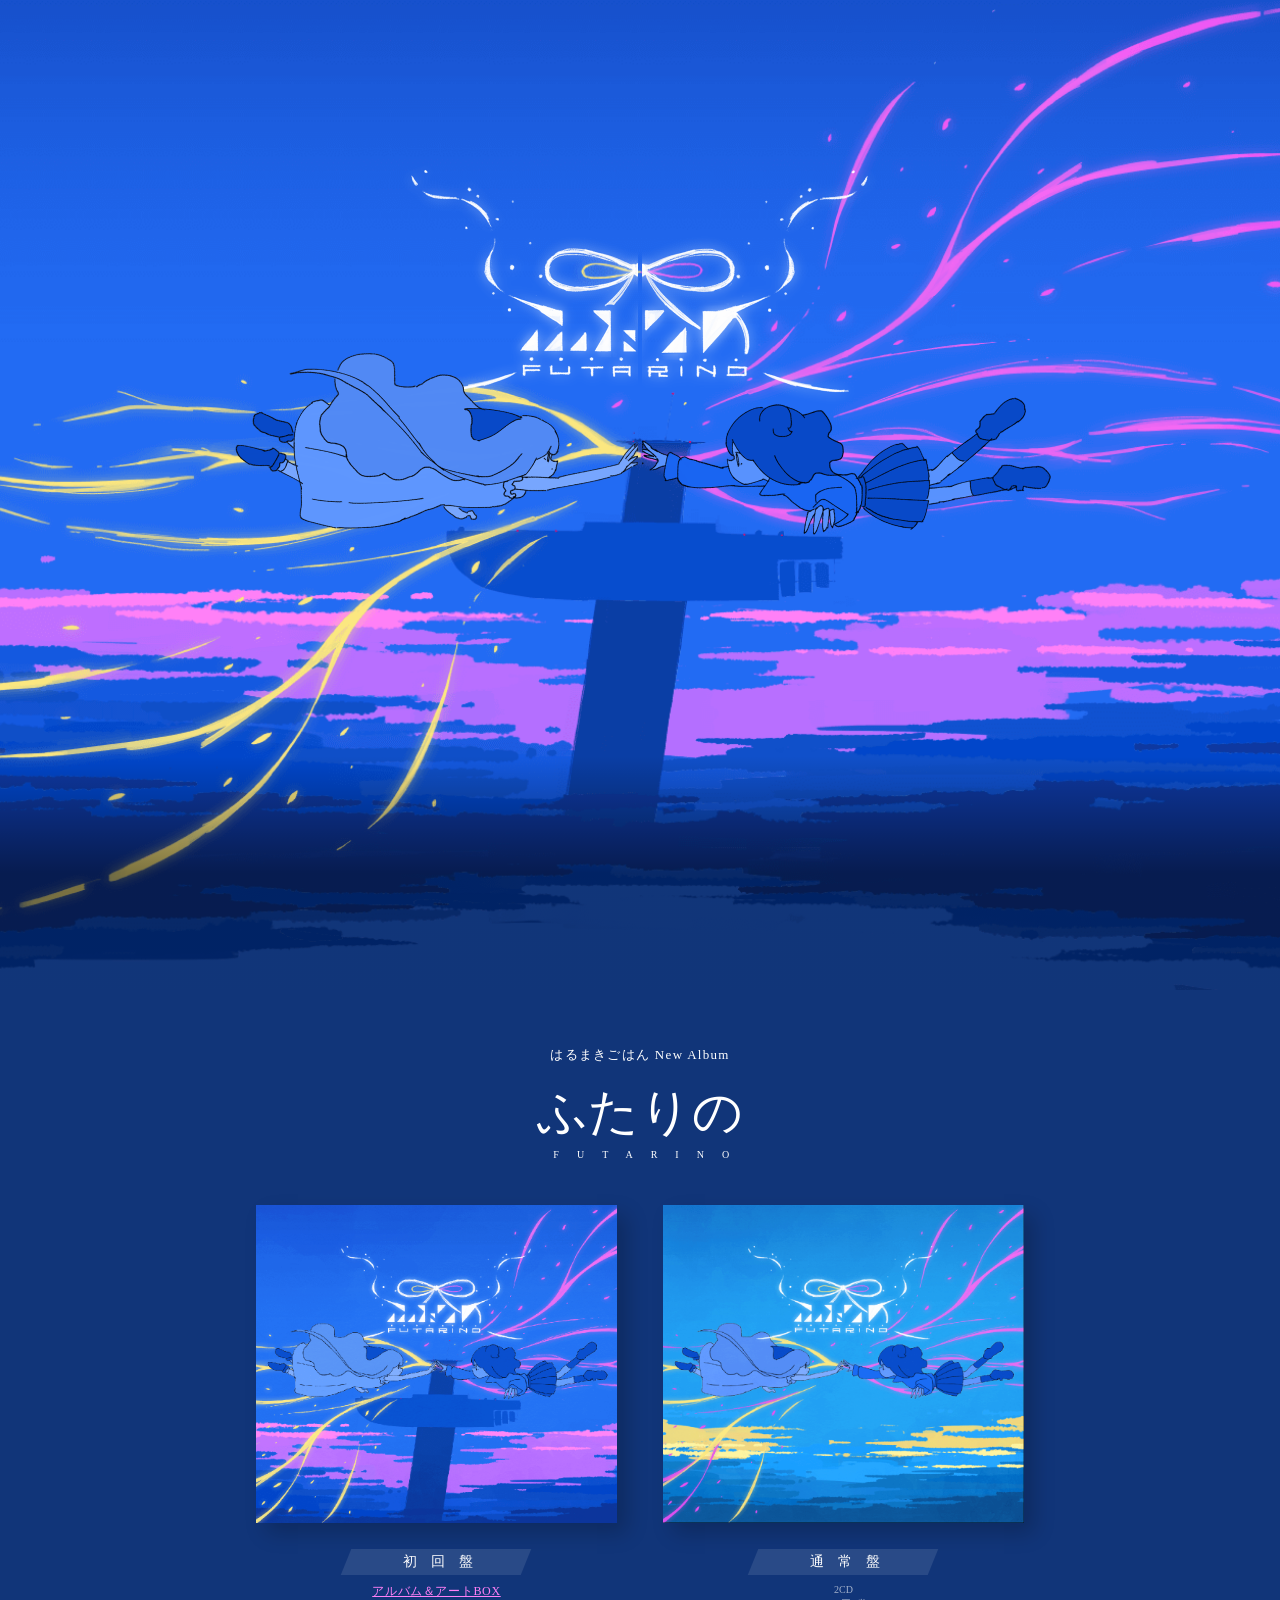
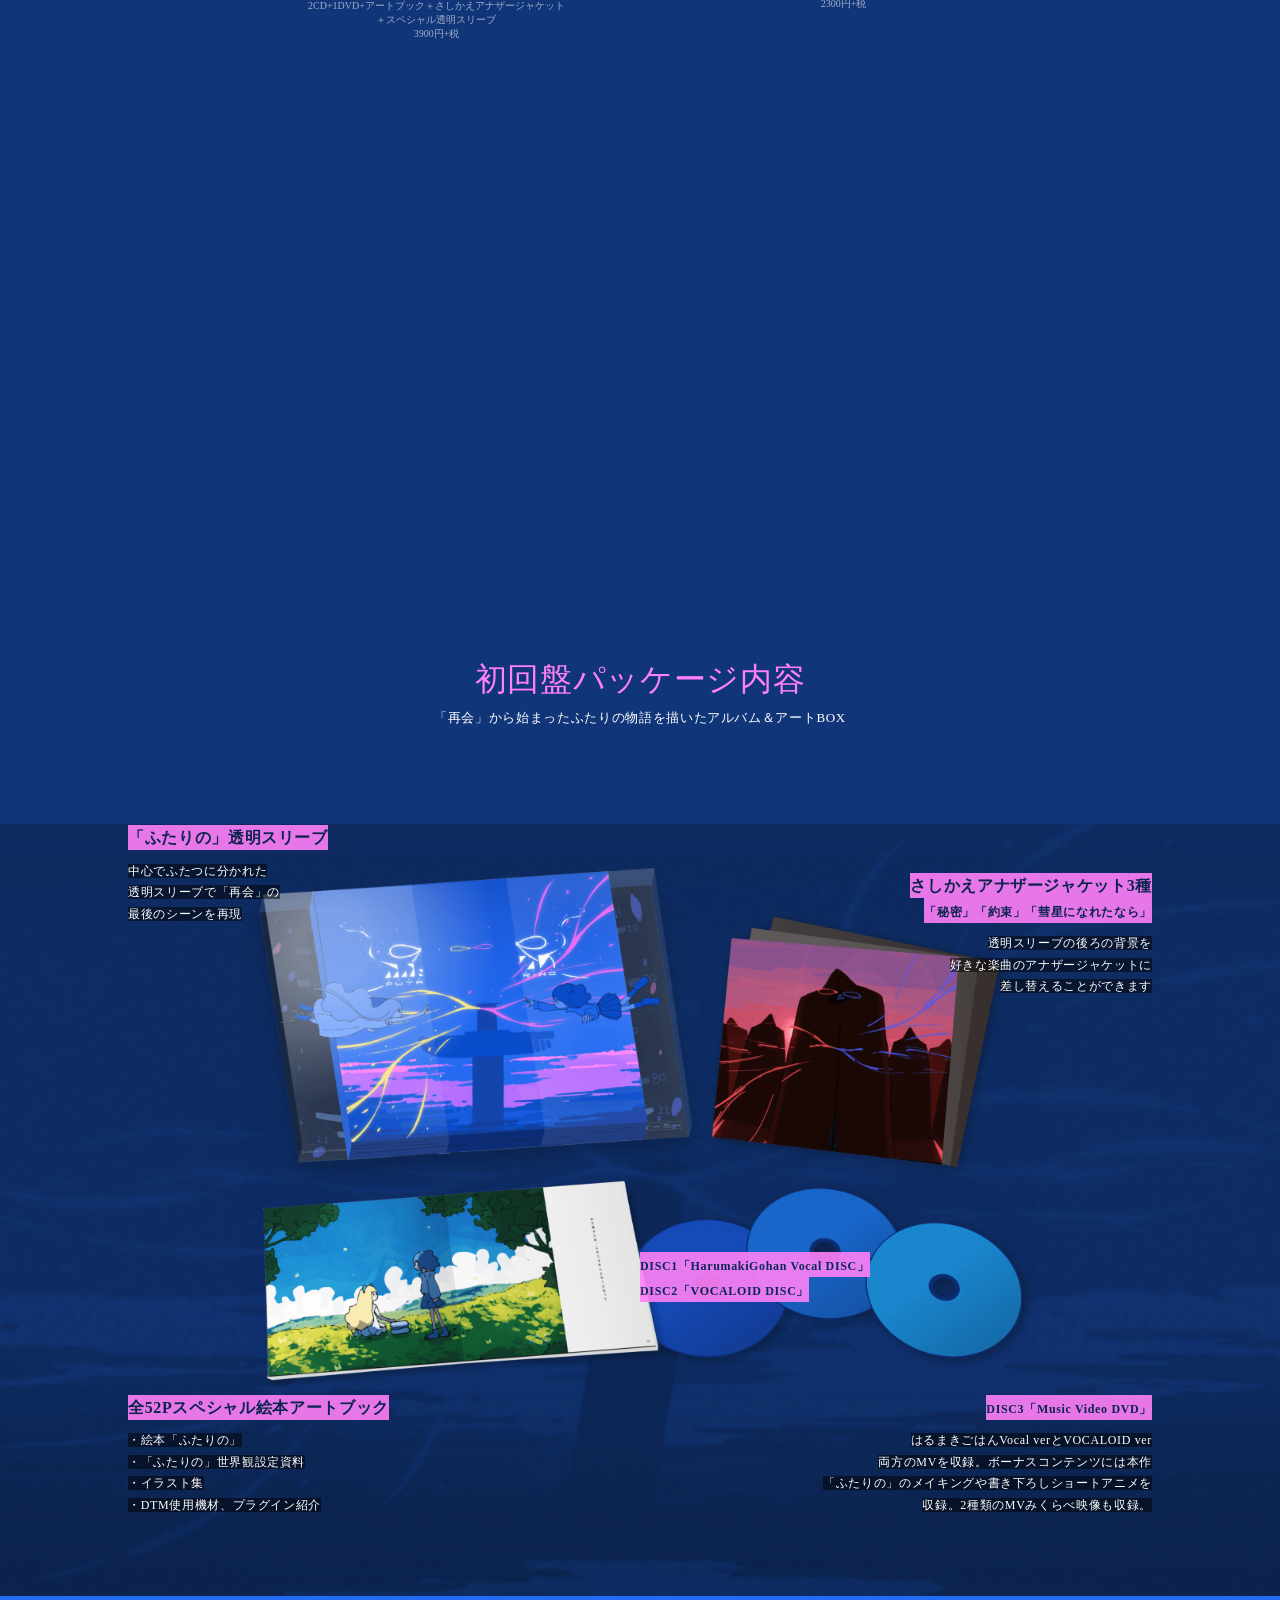
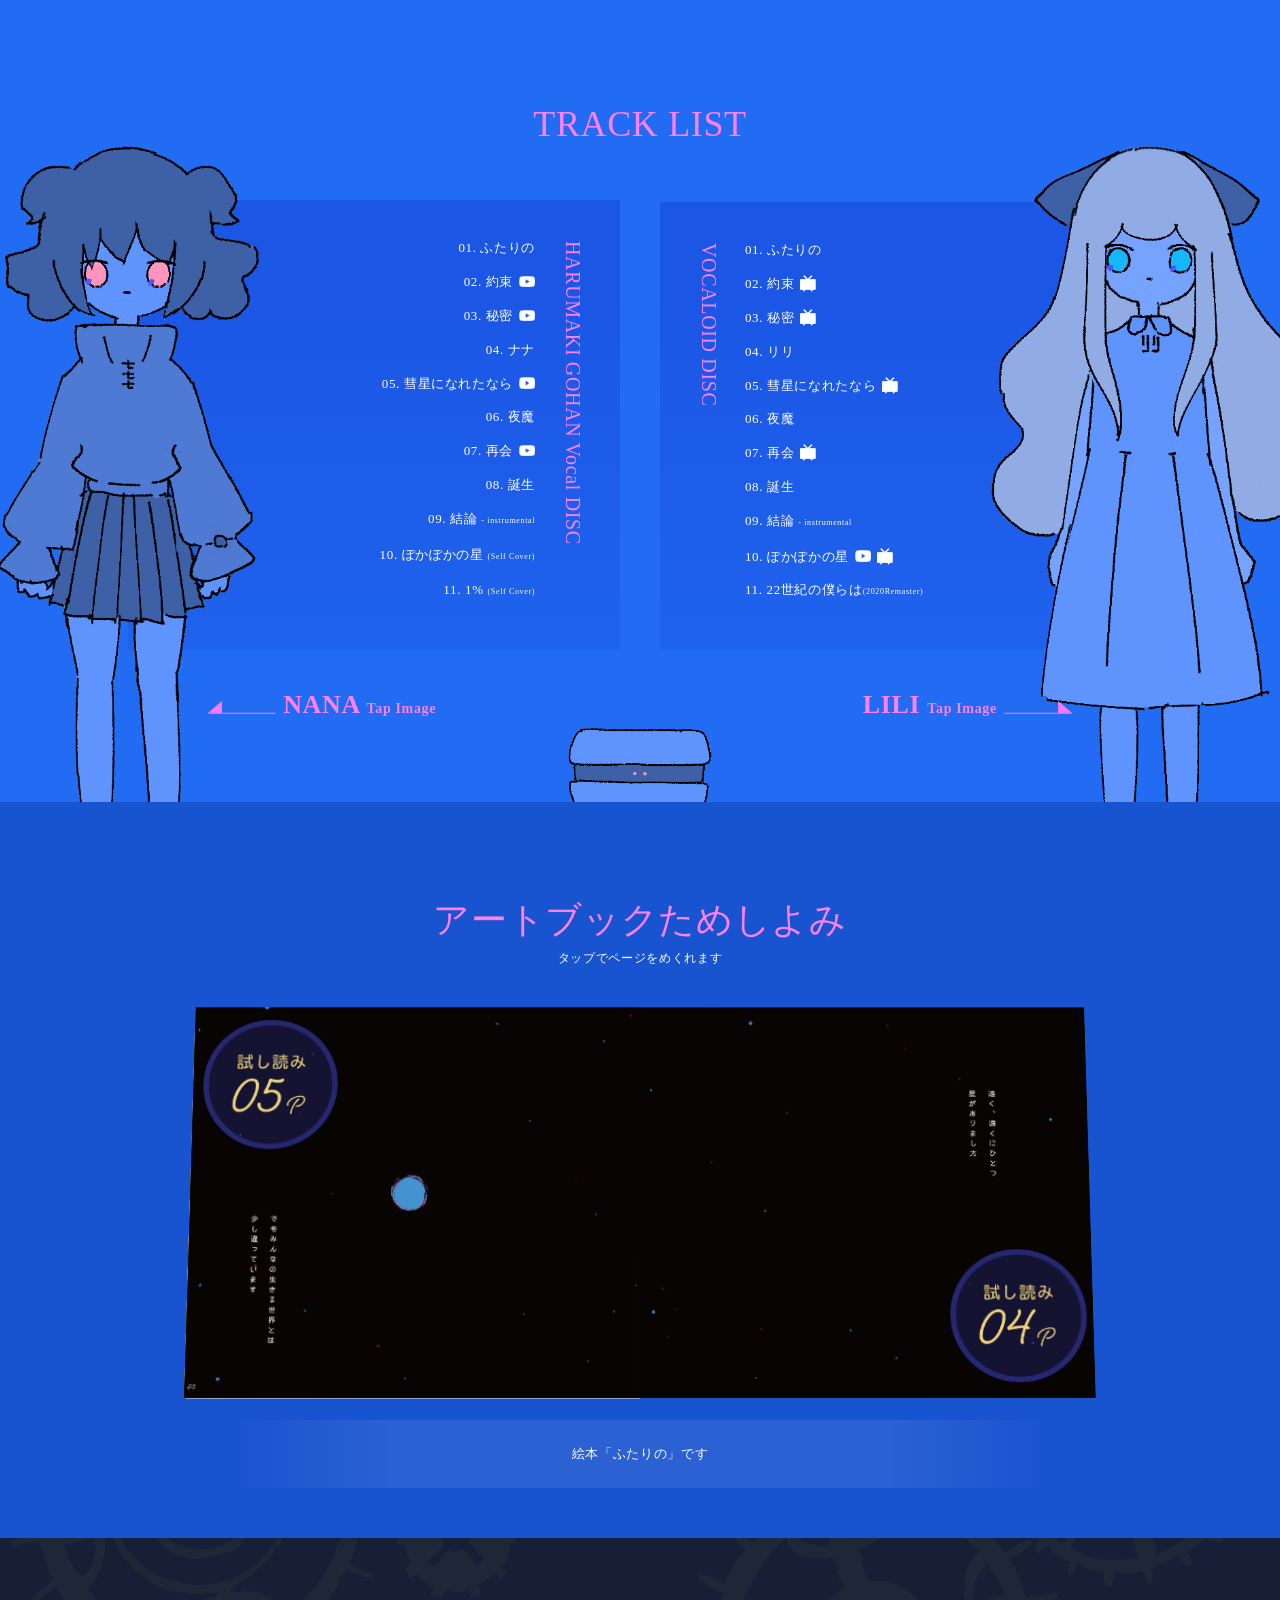
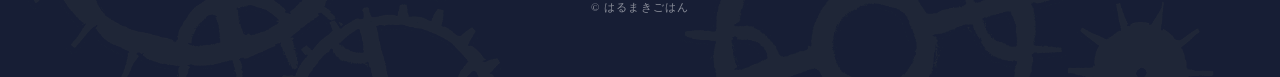
==== commit 588060f0: "轮播图·修改" ====
--- a/index.html
+++ b/index.html
@@ -32,22 +32,14 @@
 
       <div class="top_jacket_wrap_wrap" id="jacketWrapWrap">
         <div class="top_jacket_wrap" id="jacketWrap">
-          <!-- clone of last (jacket4) -->
-          <div class="top_jacket_item"><img src="./assets/jacket4.png" class="top_jacket_img" alt="">
-            <span class="top_another">"彗星になれたなら"さしかえアナザージャケット</span>
-          </div><!--
-          --><div class="top_jacket_item" data-index="1"><img src="./assets/jacket1.png" class="top_jacket_img" alt="FUTARINO package artwork"></div><!--
-          --><div class="top_jacket_item" data-index="2"><img src="./assets/jacket2.png" class="top_jacket_img" alt="">
-            <span class="top_another">"秘密"さしかえアナザージャケット</span>
-          </div><!--
-          --><div class="top_jacket_item" data-index="3"><img src="./assets/jacket3.png" class="top_jacket_img" alt="">
-            <span class="top_another">"約束"さしかえアナザージャケット</span>
-          </div><!--
-          --><div class="top_jacket_item" data-index="4"><img src="./assets/jacket4.png" class="top_jacket_img" alt="">
-            <span class="top_another">"彗星になれたなら"さしかえアナザージャケット</span>
-          </div><!--
-          --><div class="top_jacket_item"><!-- clone of first (jacket1) --><img src="./assets/jacket1.png" class="top_jacket_img" alt=""></div>
-        </div>
+          <div class="top_jacket_item" data-index="1"><img src="./assets/jacket1.png" class="top_jacket_img" alt="FUTARINO package artwork"></div><!--
+          --><div class="top_jacket_item" data-index="2"><img src="./assets/jacket2.png" class="top_jacket_img" alt=""></div><!--
+          --><div class="top_jacket_item" data-index="3"><img src="./assets/jacket3.png" class="top_jacket_img" alt=""></div><!--
+          --><div class="top_jacket_item" data-index="4"><img src="./assets/jacket4.png" class="top_jacket_img" alt=""></div>
+        </div>
+        <span class="top_another top_another_overlay" id="topAnother" aria-live="polite">
+          "秘密"さしかえアナザージャケット
+        </span>
         <div class="top_jacket_clear"><img src="./assets/jacket_clear.png" class="top_jacket_img" alt=""></div>
       </div>
 
@@ -55,10 +47,14 @@
       <img src="./assets/hana.gif" class="top_hana" id="topHana" alt="">
 
       <div class="top_arrow_l_wrap" id="arrowLWrap">
-        <img src="./assets/arrow_l.png" class="top_arrow_l" id="arrowL" alt="Previous">
+        <button type="button" class="top_arrow_btn top_arrow_l" id="arrowL" aria-label="上一张">
+          <img src="./assets/arrow_l.png" class="top_arrow_img" alt="">
+        </button>
       </div>
       <div class="top_arrow_r_wrap" id="arrowRWrap">
-        <img src="./assets/arrow_r.png" class="top_arrow_r" id="arrowR" alt="Next">
+        <button type="button" class="top_arrow_btn top_arrow_r" id="arrowR" aria-label="下一张">
+          <img src="./assets/arrow_r.png" class="top_arrow_img" alt="">
+        </button>
       </div>
 
       <div class="width_wrap">
--- a/styles.css
+++ b/styles.css
@@ -197,6 +197,8 @@
   position: relative;
   width: 500%;
   margin: 0 auto;
+  font-size: 0;
+  white-space: nowrap;
 }
 
 .top_jacket_item {
@@ -204,6 +206,7 @@
   display: inline-block;
   width: calc(100% / 5);
   vertical-align: top;
+  text-align: center;
 }
 
 .top_jacket_clear {
@@ -248,6 +251,18 @@
   }
 }
 
+.top_another_overlay {
+  display: none;
+  left: 50%;
+  transform: translateX(-50%);
+  pointer-events: none;
+  z-index: 12;
+}
+
+.top_another_overlay.is-visible {
+  display: block;
+}
+
 /* --- Effect / Hana overlay --- */
 .top_effect, .top_hana {
   display: none;
@@ -293,8 +308,19 @@
   .top_arrow_l_wrap, .top_arrow_r_wrap { top: 8%; }
 }
 
+.top_arrow_btn {
+  display: block;
+  padding: 0;
+  border: 0;
+  background: transparent;
+  appearance: none;
+  -webkit-appearance: none;
+  opacity: 1;
+  transition: transform 180ms ease, filter 180ms ease, opacity 180ms ease;
+}
+
 .top_arrow_l, .top_arrow_r {
-  display: none;
+  display: block;
   position: absolute;
   top: 40%;
   width: 80px;
@@ -302,6 +328,25 @@
   cursor: pointer;
   filter: drop-shadow(10px 10px 26px rgba(0, 0, 0, 0.6));
   pointer-events: auto;
+}
+
+.top_arrow_btn:focus-visible {
+  outline: 2px solid rgba(255, 255, 255, 0.9);
+  outline-offset: 4px;
+}
+
+.top_arrow_btn:hover {
+  filter: brightness(1.08);
+}
+
+.top_arrow_btn:active {
+  transform: translateY(-50%) scale(0.96);
+}
+
+.top_arrow_img {
+  display: block;
+  width: 100%;
+  height: auto;
 }
 
 .top_arrow_l {
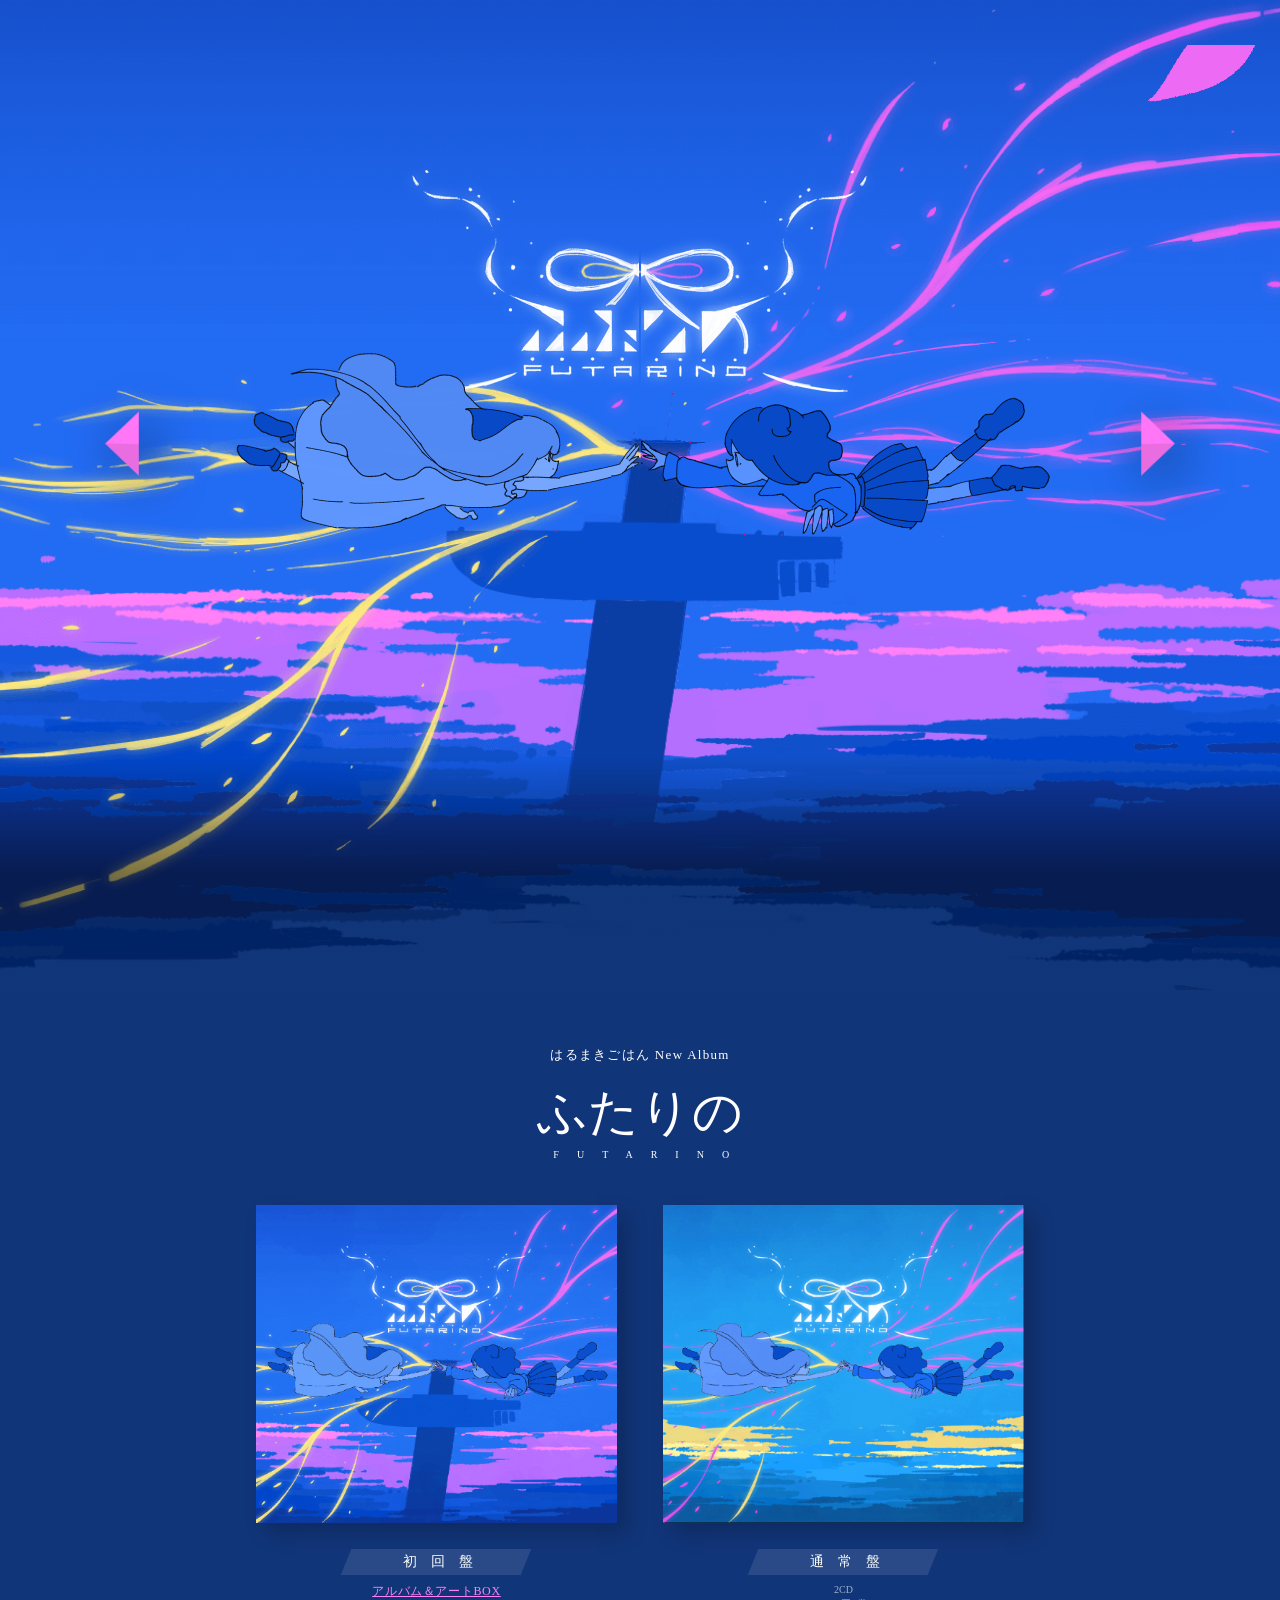
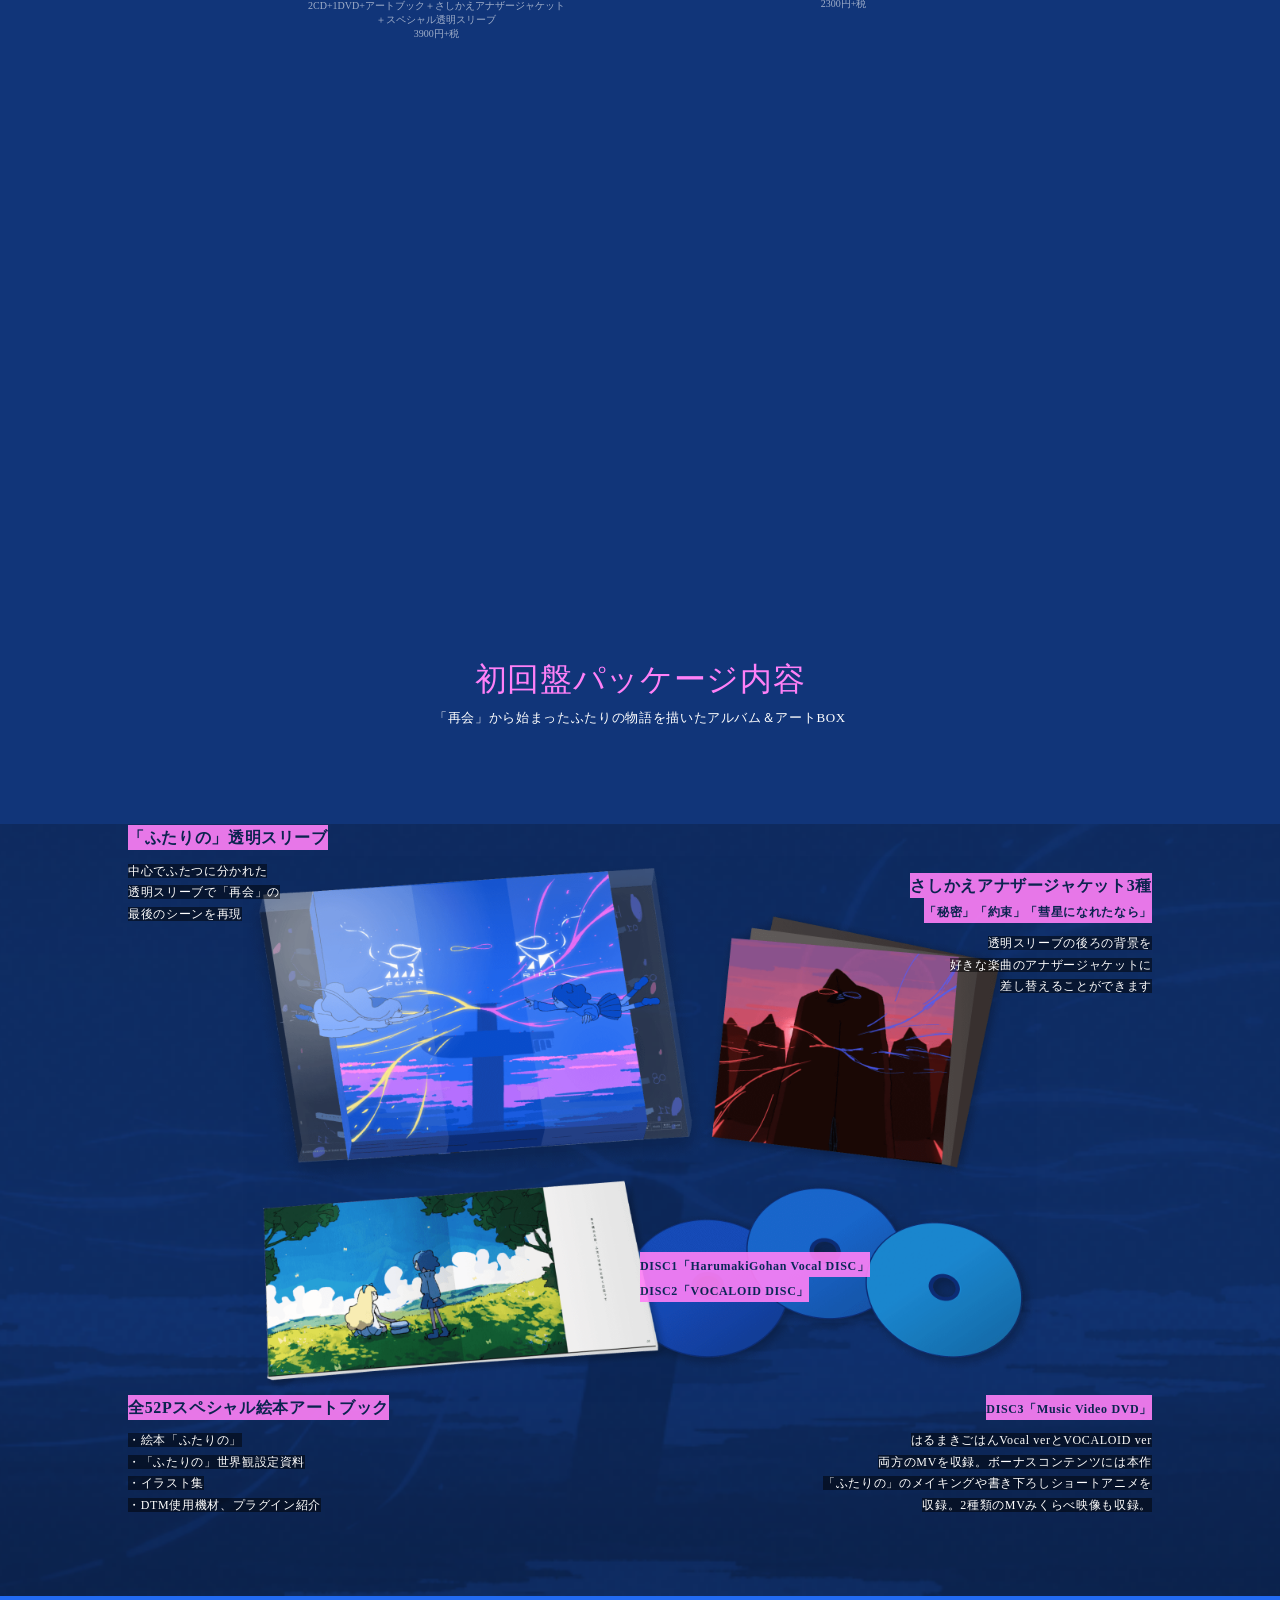
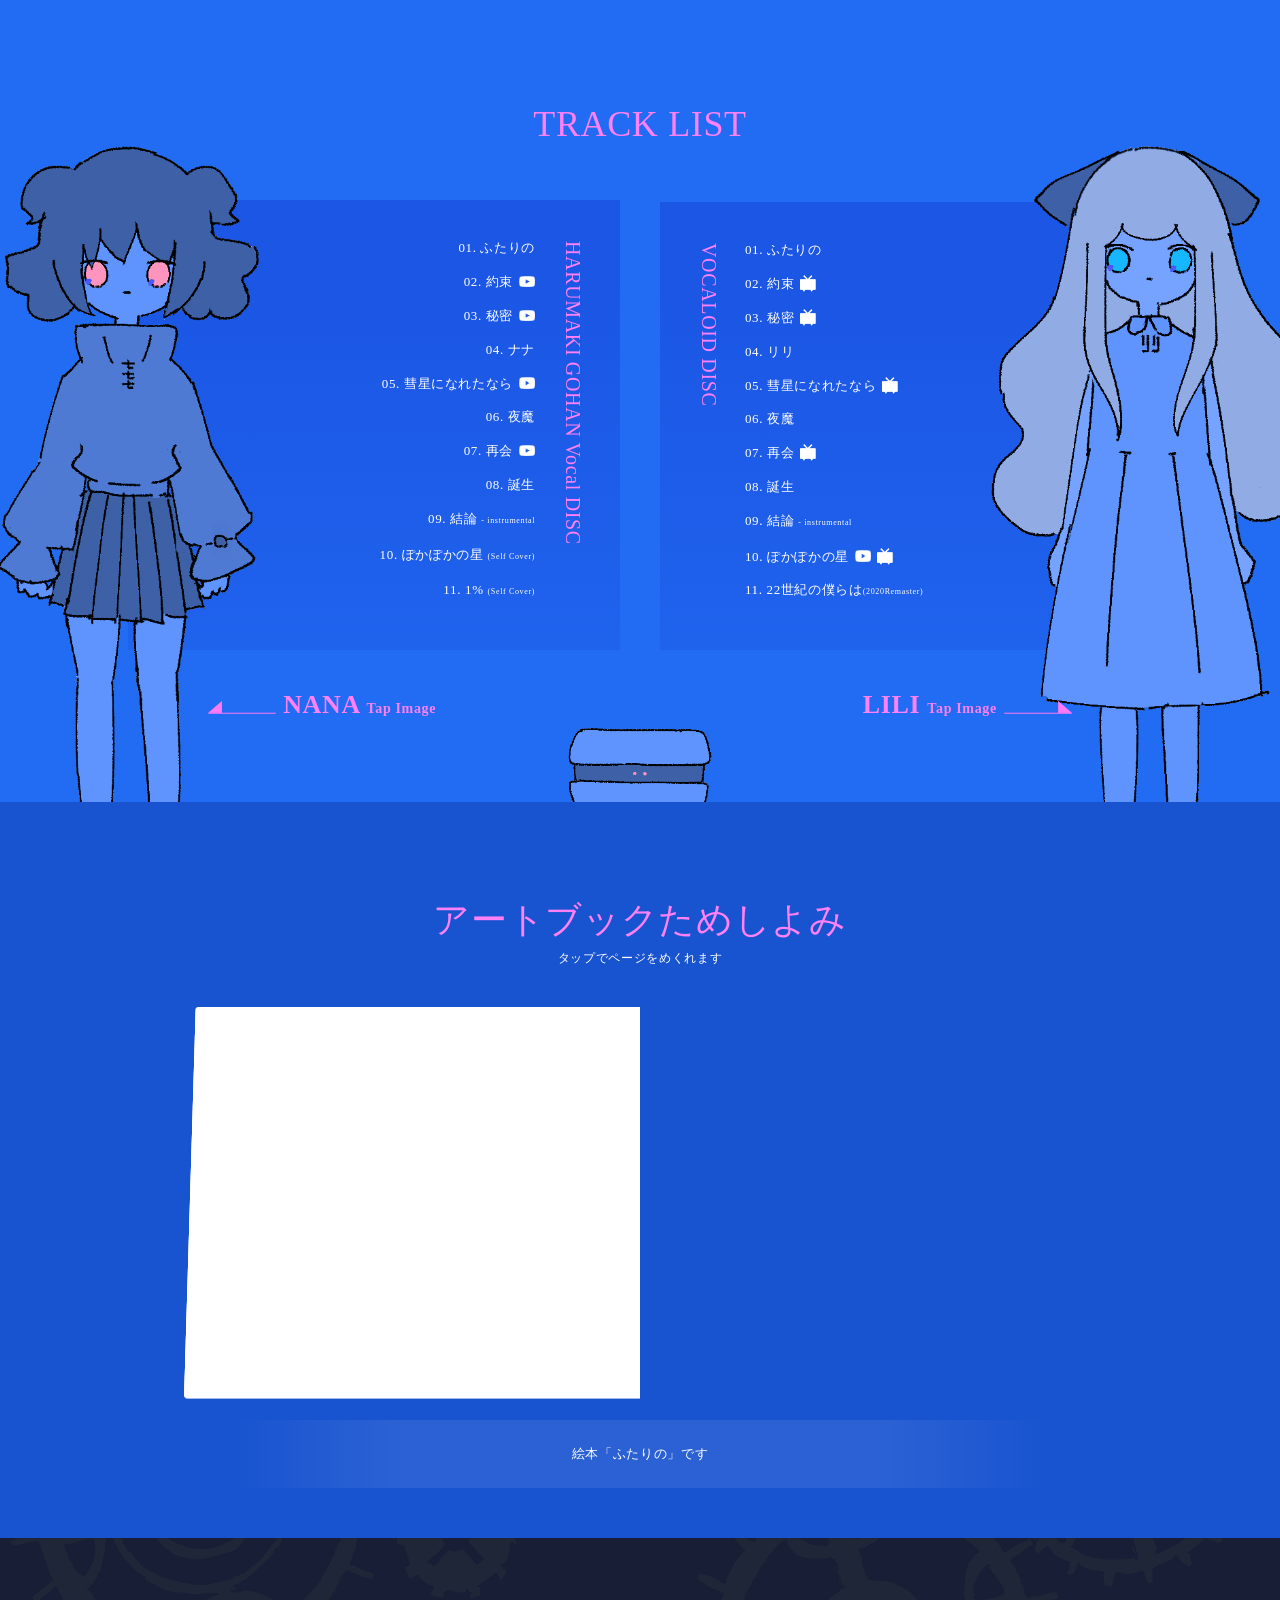
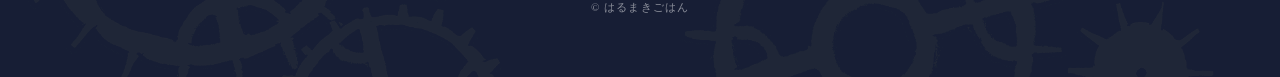
==== commit cf7dae8a: "パフォーマンス最適化: プリロード、遅延読み込み、ローディング画面を追加 Co-Authored-By: Claude Opus 4.7 <noreply@anthropic.com>" ====
--- a/index.html
+++ b/index.html
@@ -8,7 +8,13 @@
   <meta property="og:image" content="./assets/img.png" />
   <meta name="description" content="はるまきごはんNewアルバム「ふたりの」特設サイト">
   <link rel="shortcut icon" type="image/x-icon" href="./assets/favicon.ico">
+  <link rel="preload" href="./styles.css" as="style">
+  <link rel="preload" href="./main.js" as="script">
+  <link rel="preload" href="./assets/top_back.png" as="image">
+  <link rel="preconnect" href="https://www.youtube.com">
+  <link rel="preconnect" href="https://www.youtube-nocookie.com" crossorigin>
   <link rel="stylesheet" href="./styles.css" />
+  <style>.loading{position:fixed;top:0;width:100%;height:100%;background-color:#226bf3;z-index:200;display:flex;justify-content:center;align-items:center;color:#fff;font-size:16px;letter-spacing:0.2em;transition:opacity 0.6s ease}.loading--hidden{opacity:0;pointer-events:none}</style>
 </head>
 <body>
 
@@ -32,15 +38,15 @@
 
       <div class="top_jacket_wrap_wrap" id="jacketWrapWrap">
         <div class="top_jacket_wrap" id="jacketWrap">
-          <div class="top_jacket_item" data-index="1"><img src="./assets/jacket1.png" class="top_jacket_img" alt="FUTARINO package artwork"></div><!--
-          --><div class="top_jacket_item" data-index="2"><img src="./assets/jacket2.png" class="top_jacket_img" alt=""></div><!--
-          --><div class="top_jacket_item" data-index="3"><img src="./assets/jacket3.png" class="top_jacket_img" alt=""></div><!--
-          --><div class="top_jacket_item" data-index="4"><img src="./assets/jacket4.png" class="top_jacket_img" alt=""></div>
+          <div class="top_jacket_item" data-index="1"><img src="./assets/jacket1.png" class="top_jacket_img" alt="FUTARINO package artwork" width="1000" height="880"></div><!--
+          --><div class="top_jacket_item" data-index="2"><img src="./assets/jacket2.png" class="top_jacket_img" alt="" width="1000" height="879"></div><!--
+          --><div class="top_jacket_item" data-index="3"><img src="./assets/jacket3.png" class="top_jacket_img" alt="" width="1000" height="879"></div><!--
+          --><div class="top_jacket_item" data-index="4"><img src="./assets/jacket4.png" class="top_jacket_img" alt="" width="1231" height="1082"></div>
         </div>
         <span class="top_another top_another_overlay" id="topAnother" aria-live="polite">
           "秘密"さしかえアナザージャケット
         </span>
-        <div class="top_jacket_clear"><img src="./assets/jacket_clear.png" class="top_jacket_img" alt=""></div>
+        <div class="top_jacket_clear"><img src="./assets/jacket_clear.png" class="top_jacket_img" alt="" width="1400" height="1230"></div>
       </div>
 
       <img src="./assets/effect.png" class="top_effect" id="topEffect" alt="">
@@ -78,13 +84,13 @@
 
       <div class="top_jacket2_wrap fade">
         <div class="jacket_s">
-          <img src="./assets/shokai.png" alt="初回盤">
+          <img src="./assets/shokai.png" alt="初回盤" loading="lazy">
           <span class="jacket_bar"><span class="jacket_bar_inner">&nbsp;初回盤</span></span>
           <a href="#shokai"><span class="pink underline">アルバム＆アートBOX</span></a>
           <span class="jacket_price">2CD+1DVD+アートブック<br class="sp">＋さしかえアナザージャケット<br>＋スペシャル透明スリーブ<br>3900円+税</span>
         </div><!--
         --><div class="jacket_t">
-          <img src="./assets/tsuujou.png" alt="通常盤">
+          <img src="./assets/tsuujou.png" alt="通常盤" loading="lazy">
           <span class="jacket_bar"><span class="jacket_bar_inner">&nbsp;通常盤</span></span>
           <span class="jacket_price">2CD<br>2300円+税</span>
         </div>
@@ -92,7 +98,7 @@
 
       <div class="cf_width">
         <div class="cf_wrap">
-          <iframe src="https://www.youtube.com/embed/dBviac7g2b0" class="cf fade" frameborder="0" allow="accelerometer; autoplay; encrypted-media; gyroscope; picture-in-picture" allowfullscreen></iframe>
+          <iframe data-src="https://www.youtube.com/embed/dBviac7g2b0" class="cf fade" frameborder="0" allow="accelerometer; autoplay; encrypted-media; gyroscope; picture-in-picture" allowfullscreen></iframe>
         </div>
       </div>
 
@@ -103,8 +109,8 @@
     <!-- ===== 3D SHOWCASE ===== -->
     <div class="threed_wrap">
       <div class="threed_width">
-        <img src="./assets/3d.png" class="threed_3d fade" alt="3D product">
-        <img src="./assets/3d_sp.png" class="threed_3d_sp fade" alt="3D product">
+        <img src="./assets/3d.png" class="threed_3d fade" alt="3D product" loading="lazy">
+        <img src="./assets/3d_sp.png" class="threed_3d_sp fade" alt="3D product" loading="lazy">
 
         <div class="threed_text_1 fade">
           <span class="threed_text_midashi">「ふたりの」透明スリーブ</span><br>
@@ -190,12 +196,12 @@
           </div>
         </div>
 
-        <div class="list_nana fade_nana"><img src="./assets/nana.gif"></div>
-        <div class="list_lili fade_lili"><img src="./assets/lili.gif"></div>
-        <div class="list_macaron fade_50per"><img src="./assets/macaron.gif"></div>
-
-        <span class="list_name list_name_nana fade"><img src="./assets/list_arrow_l.png" class="list_arrow_l">&nbsp;NANA <span class="list_tap">Tap Image</span></span>
-        <span class="list_name list_name_lili fade">LILI <span class="list_tap">Tap Image</span>&nbsp;<img src="./assets/list_arrow_r.png" class="list_arrow_r"></span>
+        <div class="list_nana fade_nana"><img src="./assets/nana.gif" loading="lazy"></div>
+        <div class="list_lili fade_lili"><img src="./assets/lili.gif" loading="lazy"></div>
+        <div class="list_macaron fade_50per"><img src="./assets/macaron.gif" loading="lazy"></div>
+
+        <span class="list_name list_name_nana fade"><img src="./assets/list_arrow_l.png" class="list_arrow_l" loading="lazy">&nbsp;NANA <span class="list_tap">Tap Image</span></span>
+        <span class="list_name list_name_lili fade">LILI <span class="list_tap">Tap Image</span>&nbsp;<img src="./assets/list_arrow_r.png" class="list_arrow_r" loading="lazy"></span>
       </div>
     </div>
 
@@ -210,7 +216,7 @@
             Music / Illust / Animation<br>好きなもの：ばあちゃんち
           </div>
         </div>
-        <img src="./assets/icon.png" class="modal_gohan_img" id="modalGohanImg">
+        <img src="./assets/icon.png" class="modal_gohan_img" id="modalGohanImg" loading="lazy">
       </div>
     </div>
 
@@ -218,7 +224,7 @@
       <div class="modal_bg"></div>
       <div class="modal_width_nana">
         <div class="modal_nana_frame">
-          <div class="modal_nana_bg"></div>
+          <div class="modal_nana_bg" data-bg="./assets/nana_bg.png"></div>
           <div class="modal_frame_inner">
             <span class="modal_name">ナナ</span>&nbsp;-&nbsp;NANA<br>
             真面目で努力家だけど<br class="sp">上手く行かない事が多い<br>
@@ -226,7 +232,7 @@
             好きなもの：夜
           </div>
         </div>
-        <img src="./assets/nana.gif" class="modal_nana_img" id="modalNanaImg">
+        <img src="./assets/nana.gif" class="modal_nana_img" id="modalNanaImg" loading="lazy">
       </div>
     </div>
 
@@ -234,7 +240,7 @@
       <div class="modal_bg"></div>
       <div class="modal_width_lili">
         <div class="modal_lili_frame">
-          <div class="modal_lili_bg"></div>
+          <div class="modal_lili_bg" data-bg="./assets/lili_bg.png"></div>
           <div class="modal_frame_inner">
             <span class="modal_name">リリ</span>&nbsp;-&nbsp;LILI<br>
             わりとなんでも<br class="sp">こなしてしまう天才肌<br>
@@ -242,7 +248,7 @@
             好きなもの：おにぎり
           </div>
         </div>
-        <img src="./assets/lili.gif" class="modal_lili_img" id="modalLiliImg">
+        <img src="./assets/lili.gif" class="modal_lili_img" id="modalLiliImg" loading="lazy">
       </div>
     </div>
 
@@ -250,7 +256,7 @@
       <div class="modal_bg"></div>
       <div class="modal_width_macaron">
         <div class="modal_macaron_frame">
-          <div class="modal_macaron_bg"></div>
+          <div class="modal_macaron_bg" data-bg="./assets/macaron_bg.png"></div>
           <div class="modal_frame_inner">
             <span class="modal_name">マカロン</span>&nbsp;-&nbsp;MACARON<br>
             ナナの部屋をお掃除し続けてきたお掃除ロボ<br>
@@ -258,7 +264,7 @@
             好きなもの：ハッピーエンド
           </div>
         </div>
-        <img src="./assets/macaron.gif" class="modal_macaron_img" id="modalMacaronImg">
+        <img src="./assets/macaron.gif" class="modal_macaron_img" id="modalMacaronImg" loading="lazy">
       </div>
     </div>
 
@@ -271,18 +277,18 @@
         <div class="book_wrap">
           <div class="book bound">
             <div class="pages" id="bookPages">
-              <div class="page pg1 flipped"><img src="./assets/jacket1.png" class="pageimg"></div>
-              <div class="page pg2 flipped"><img src="./assets/img2.png" class="pageimg"></div>
-              <div class="page pg3 flipped"><img src="./assets/img3.png" class="pageimg"></div>
-              <div class="page pg4 flipped"><img src="./assets/img4.png" class="pageimg"></div>
-              <div class="page pg5 flipped"><img src="./assets/img5.png" class="pageimg"></div>
-              <div class="page pg6 flipped"><img src="./assets/img6.png" class="pageimg"></div>
-              <div class="page pg7 flipped"><img src="./assets/img7.png" class="pageimg"></div>
-              <div class="page pg8 flipped"><img src="./assets/img8.png" class="pageimg"></div>
-              <div class="page pg9 flipped"><img src="./assets/img9.png" class="pageimg"></div>
-              <div class="page pg10 flipped"><img src="./assets/img10.png" class="pageimg"></div>
-              <div class="page pg11"><img src="./assets/img11.png" class="pageimg"></div>
-              <div class="page pg12"><img src="./assets/img12.png" class="pageimg"></div>
+              <div class="page pg1 flipped"><img src="./assets/jacket1.png" class="pageimg" loading="lazy" width="1000" height="880"></div>
+              <div class="page pg2 flipped"><img src="./assets/img2.png" class="pageimg" loading="lazy" width="1400" height="1229"></div>
+              <div class="page pg3 flipped"><img src="./assets/img3.png" class="pageimg" loading="lazy" width="1400" height="1229"></div>
+              <div class="page pg4 flipped"><img src="./assets/img4.png" class="pageimg" loading="lazy" width="1400" height="1229"></div>
+              <div class="page pg5 flipped"><img src="./assets/img5.png" class="pageimg" loading="lazy" width="1400" height="1229"></div>
+              <div class="page pg6 flipped"><img src="./assets/img6.png" class="pageimg" loading="lazy" width="1400" height="1229"></div>
+              <div class="page pg7 flipped"><img src="./assets/img7.png" class="pageimg" loading="lazy" width="1400" height="1229"></div>
+              <div class="page pg8 flipped"><img src="./assets/img8.png" class="pageimg" loading="lazy" width="1400" height="1229"></div>
+              <div class="page pg9 flipped"><img src="./assets/img9.png" class="pageimg" loading="lazy" width="1400" height="1229"></div>
+              <div class="page pg10 flipped"><img src="./assets/img10.png" class="pageimg" loading="lazy" width="1400" height="1229"></div>
+              <div class="page pg11"><img src="./assets/img11.png" class="pageimg" loading="lazy" width="1400" height="1229"></div>
+              <div class="page pg12"><img src="./assets/img12.png" class="pageimg" loading="lazy" width="806" height="708"></div>
             </div>
           </div>
         </div>
@@ -308,6 +314,6 @@
 
   </div>
 
-  <script src="./main.js"></script>
+  <script src="./main.js" defer></script>
 </body>
 </html>
--- a/styles.css
+++ b/styles.css
@@ -17,7 +17,7 @@
   font-size: 13px;
   line-height: 1.8em;
   letter-spacing: 0.05em;
-  font-family: "游明朝", YuMincho, "ヒラギノ明朝 ProN W3", "Hiragino Mincho ProN", "Yu Mincho", "Times New Roman", serif;
+  font-family: "游明朝", YuMincho, "ヒラギノ明朝 ProN W3", "Hiragino Mincho ProN", "Yu Mincho", "Times New Roman", Georgia, serif;
   text-align: center;
   overflow-x: hidden;
 }
@@ -297,6 +297,7 @@
   z-index: 100;
   position: absolute;
   top: 0;
+  width: 100%;
   height: 100%;
   pointer-events: none;
 }
@@ -344,6 +345,7 @@
 }
 
 .top_arrow_img {
+  /* margin: 120px 0 0 0 ; */
   display: block;
   width: 100%;
   height: auto;
@@ -1088,9 +1090,9 @@
   }
 }
 
-.modal_lili_bg { background-position: left top; background-image: url("./assets/lili_bg.png"); }
-.modal_nana_bg { background-position: right top; background-image: url("./assets/nana_bg.png"); }
-.modal_macaron_bg { background-position: right top; background-image: url("./assets/macaron_bg.png"); }
+.modal_lili_bg { background-position: left top; }
+.modal_nana_bg { background-position: right top; }
+.modal_macaron_bg { background-position: right top; }
 
 .modal_width_lili, .modal_width_nana, .modal_width_macaron, .modal_width_gohan {
   position: absolute;
--- a/styles.css
+++ b/styles.css
@@ -17,7 +17,7 @@
   font-size: 13px;
   line-height: 1.8em;
   letter-spacing: 0.05em;
-  font-family: "游明朝", YuMincho, "ヒラギノ明朝 ProN W3", "Hiragino Mincho ProN", "Yu Mincho", "Times New Roman", serif;
+  font-family: "游明朝", YuMincho, "ヒラギノ明朝 ProN W3", "Hiragino Mincho ProN", "Yu Mincho", "Times New Roman", Georgia, serif;
   text-align: center;
   overflow-x: hidden;
 }
@@ -297,6 +297,7 @@
   z-index: 100;
   position: absolute;
   top: 0;
+  width: 100%;
   height: 100%;
   pointer-events: none;
 }
@@ -344,6 +345,7 @@
 }
 
 .top_arrow_img {
+  /* margin: 120px 0 0 0 ; */
   display: block;
   width: 100%;
   height: auto;
@@ -1088,9 +1090,9 @@
   }
 }
 
-.modal_lili_bg { background-position: left top; background-image: url("./assets/lili_bg.png"); }
-.modal_nana_bg { background-position: right top; background-image: url("./assets/nana_bg.png"); }
-.modal_macaron_bg { background-position: right top; background-image: url("./assets/macaron_bg.png"); }
+.modal_lili_bg { background-position: left top; }
+.modal_nana_bg { background-position: right top; }
+.modal_macaron_bg { background-position: right top; }
 
 .modal_width_lili, .modal_width_nana, .modal_width_macaron, .modal_width_gohan {
   position: absolute;
